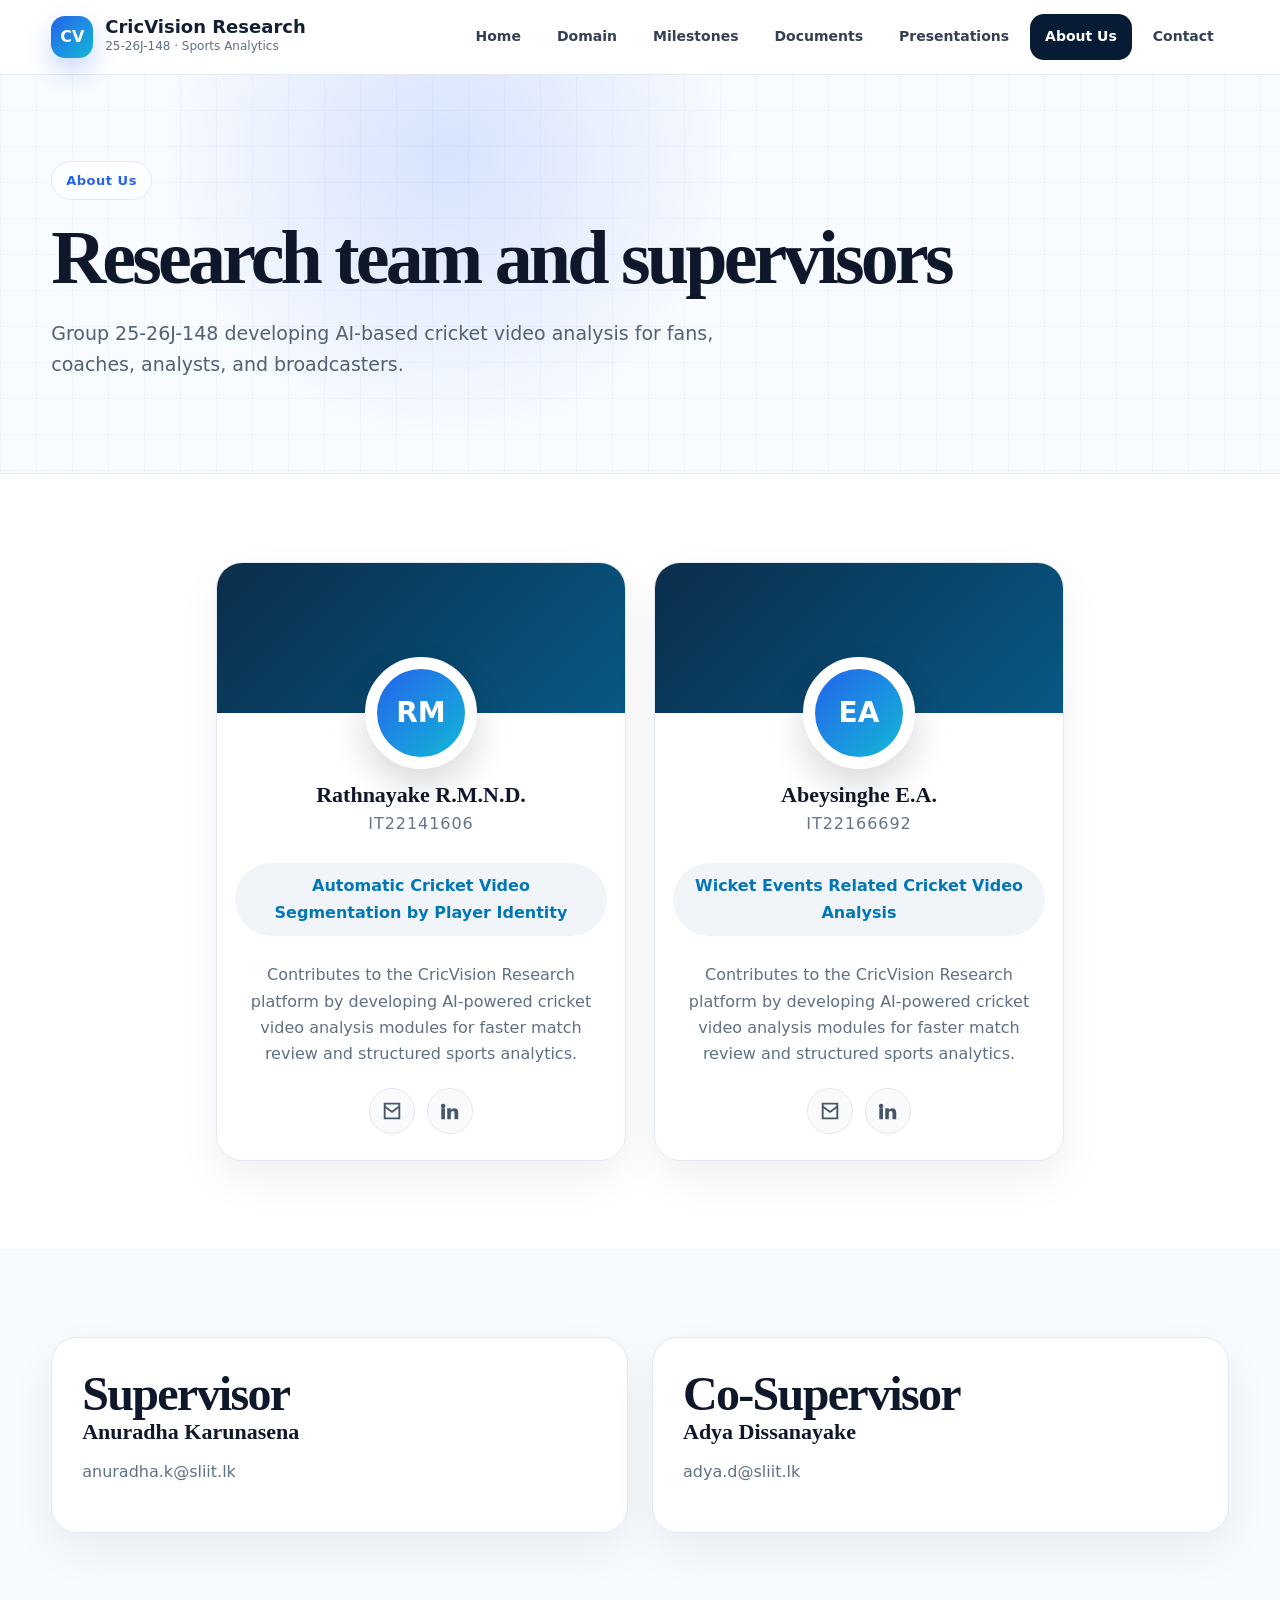
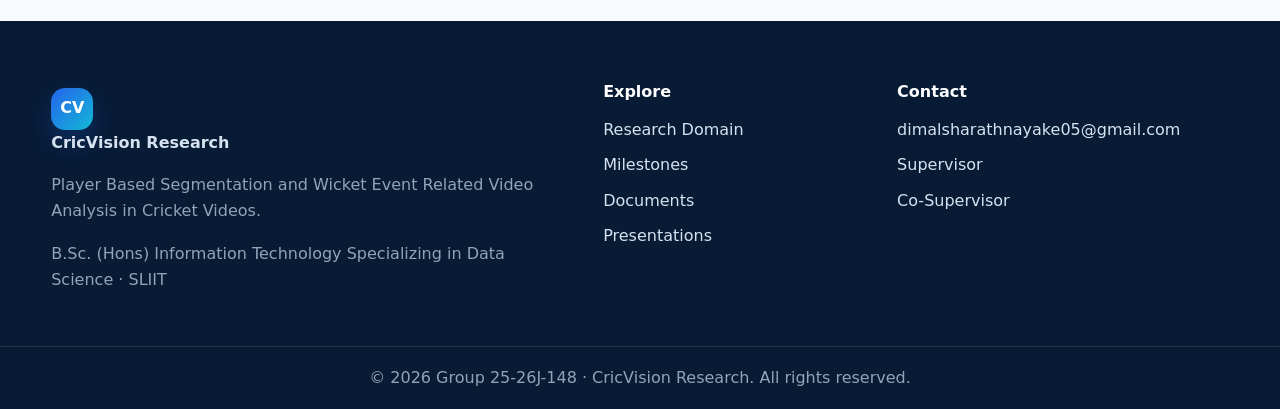
==== cricvision-research-website/about.html @ 36f0047b "first commit" ====
<!DOCTYPE html>
<html lang="en">
<head>
  <meta charset="UTF-8" />
  <meta name="viewport" content="width=device-width, initial-scale=1.0" />
  <meta name="description" content="CricVision Research - Player Based Segmentation and Wicket Event Related Video Analysis in Cricket Videos." />
  <link rel="stylesheet" href="css/style.css" />
  <title>About Us | CricVision Research</title>
</head>
<body>
  <header class="site-header">
    <div class="container nav-shell">
      <a href="index.html" class="brand" aria-label="CricVision Research home">
        <span class="brand-mark">CV</span>
        <span><strong>CricVision Research</strong><small>25-26J-148 · Sports Analytics</small></span>
      </a>
      <button class="nav-toggle" aria-label="Open navigation" aria-expanded="false">
        <span></span><span></span><span></span>
      </button>
      <nav class="primary-nav" aria-label="Primary navigation">
        <a href="index.html">Home</a>
        <a href="domain.html">Domain</a>
        <a href="milestones.html">Milestones</a>
        <a href="documents.html">Documents</a>
        <a href="presentations.html">Presentations</a>
        <a href="about.html">About Us</a>
        <a href="contact.html">Contact</a>
      </nav>
    </div>
  </header>
  <main><section class="page-hero grid-bg"><div class="container"><span class="section-kicker">About Us</span><h1>Research team and supervisors</h1><p>Group 25-26J-148 developing AI-based cricket video analysis for fans, coaches, analysts, and broadcasters.</p></div></section><section class="section"><div class="container team-grid"><article class="team-card reveal"><div class="team-cover"></div><div class="avatar"><span>RM</span></div><h3>Rathnayake R.M.N.D.</h3><p class="student-id">IT22141606</p><span class="role-pill">Automatic Cricket Video Segmentation by Player Identity</span><p class="team-text">Contributes to the CricVision Research platform by developing AI-powered cricket video analysis modules for faster match review and structured sports analytics.</p><div class="socials"><a href="mailto:dimalsharathnayake05@gmail.com" aria-label="Email Rathnayake R.M.N.D."><svg viewBox="0 0 24 24" fill="none" stroke="currentColor" stroke-width="2"><path d="M4 4h16v16H4z"/><path d="m4 7 8 6 8-6"/></svg></a><a href="https://www.linkedin.com/in/dimalsha-rathnayake-b81723345" target="_blank" rel="noopener" aria-label="LinkedIn Rathnayake R.M.N.D."><svg viewBox="0 0 24 24" fill="currentColor"><path d="M6.94 6.5A2.44 2.44 0 1 1 2.06 6.5a2.44 2.44 0 0 1 4.88 0ZM6.5 9H2.5v12h4V9Zm6.4 0H9v12h3.9v-6.3c0-1.7.8-2.7 2.2-2.7 1.2 0 1.8.8 1.8 2.5V21H21v-7.1C21 10.6 19.3 9 16.7 9c-1.8 0-3 .8-3.8 1.9V9Z"/></svg></a></div></article>
<article class="team-card reveal"><div class="team-cover"></div><div class="avatar"><span>EA</span></div><h3>Abeysinghe E.A.</h3><p class="student-id">IT22166692</p><span class="role-pill">Wicket Events Related Cricket Video Analysis</span><p class="team-text">Contributes to the CricVision Research platform by developing AI-powered cricket video analysis modules for faster match review and structured sports analytics.</p><div class="socials"><a href="mailto:dimalsharathnayake05@gmail.com" aria-label="Email Abeysinghe E.A."><svg viewBox="0 0 24 24" fill="none" stroke="currentColor" stroke-width="2"><path d="M4 4h16v16H4z"/><path d="m4 7 8 6 8-6"/></svg></a><a href="https://www.linkedin.com/in/esandi-abeysinghe/" target="_blank" rel="noopener" aria-label="LinkedIn Abeysinghe E.A."><svg viewBox="0 0 24 24" fill="currentColor"><path d="M6.94 6.5A2.44 2.44 0 1 1 2.06 6.5a2.44 2.44 0 0 1 4.88 0ZM6.5 9H2.5v12h4V9Zm6.4 0H9v12h3.9v-6.3c0-1.7.8-2.7 2.2-2.7 1.2 0 1.8.8 1.8 2.5V21H21v-7.1C21 10.6 19.3 9 16.7 9c-1.8 0-3 .8-3.8 1.9V9Z"/></svg></a></div></article></div></section><section class="section section-alt"><div class="container two-col"><article class="content-card reveal"><h2>Supervisor</h2><h3>Anuradha Karunasena</h3><p><a href="mailto:anuradha.k@sliit.lk">anuradha.k@sliit.lk</a></p></article><article class="content-card reveal"><h2>Co-Supervisor</h2><h3>Adya Dissanayake</h3><p><a href="mailto:adya.d@sliit.lk">adya.d@sliit.lk</a></p></article></div></section></main>
  <footer class="footer">
    <div class="container footer-grid">
      <div>
        <a class="footer-brand" href="index.html"><span class="brand-mark">CV</span><strong>CricVision Research</strong></a>
        <p>Player Based Segmentation and Wicket Event Related Video Analysis in Cricket Videos.</p>
        <p class="muted">B.Sc. (Hons) Information Technology Specializing in Data Science · SLIIT</p>
      </div>
      <div>
        <h4>Explore</h4>
        <a href="domain.html">Research Domain</a>
        <a href="milestones.html">Milestones</a>
        <a href="documents.html">Documents</a>
        <a href="presentations.html">Presentations</a>
      </div>
      <div>
        <h4>Contact</h4>
        <a href="mailto:dimalsharathnayake05@gmail.com">dimalsharathnayake05@gmail.com</a>
        <a href="mailto:anuradha.k@sliit.lk">Supervisor</a>
        <a href="mailto:adya.d@sliit.lk">Co-Supervisor</a>
      </div>
    </div>
    <div class="footer-bottom">© <span id="year"></span> Group 25-26J-148 · CricVision Research. All rights reserved.</div>
  </footer>
  <script src="js/main.js"></script>
</body>
</html>
---- cricvision-research-website/css/style.css ----
:root{--navy:#071b35;--deep:#0b2d4b;--blue:#2563eb;--cyan:#12b8d7;--ink:#132033;--muted:#607084;--line:#e3eaf3;--bg:#f7fbff;--white:#fff;--shadow:0 18px 50px rgba(11,45,75,.12);--radius:26px;}
*{box-sizing:border-box}html{scroll-behavior:smooth}body{margin:0;font-family:Inter,ui-sans-serif,system-ui,-apple-system,BlinkMacSystemFont,"Segoe UI",Arial,sans-serif;background:var(--white);color:var(--ink);line-height:1.65}a{color:inherit;text-decoration:none}img{max-width:100%;display:block}.container{width:min(1180px,92%);margin:auto}.grid-bg{background:linear-gradient(90deg,rgba(37,99,235,.04) 1px,transparent 1px),linear-gradient(0deg,rgba(37,99,235,.04) 1px,transparent 1px),radial-gradient(circle at 35% 20%,rgba(37,99,235,.16),transparent 32%),#f8fbff;background-size:36px 36px,36px 36px,100% 100%}
.site-header{position:sticky;top:0;z-index:20;background:rgba(255,255,255,.88);backdrop-filter:blur(18px);border-bottom:1px solid var(--line)}.nav-shell{height:74px;display:flex;align-items:center;justify-content:space-between;gap:24px}.brand,.footer-brand{display:flex;align-items:center;gap:12px}.brand-mark{width:42px;height:42px;border-radius:14px;display:grid;place-items:center;color:white;font-weight:900;background:linear-gradient(135deg,var(--blue),var(--cyan));box-shadow:0 12px 26px rgba(37,99,235,.25)}.brand strong{display:block;font-size:18px;line-height:1.05}.brand small{display:block;color:var(--muted);font-size:12px}.primary-nav{display:flex;align-items:center;gap:6px}.primary-nav a{padding:11px 15px;border-radius:14px;color:#344054;font-weight:650;font-size:14px}.primary-nav a:hover,.primary-nav a.active{background:var(--navy);color:#fff}.nav-toggle{display:none;background:#fff;border:1px solid var(--line);border-radius:14px;width:46px;height:42px;padding:9px}.nav-toggle span{display:block;height:2px;background:var(--ink);margin:5px 0;border-radius:2px}
.hero{padding:86px 0 92px;min-height:calc(100vh - 74px);display:flex;align-items:center}.hero-grid{display:grid;grid-template-columns:1fr 1.05fr;gap:56px;align-items:center}.eyebrow,.section-kicker{display:inline-flex;align-items:center;gap:8px;padding:8px 14px;border:1px solid #dbeafe;border-radius:999px;background:rgba(255,255,255,.72);color:var(--blue);font-weight:800;font-size:13px;letter-spacing:.04em}.eyebrow span{width:10px;height:10px;border-radius:50%;background:var(--blue);box-shadow:0 0 0 6px rgba(37,99,235,.13)}h1,h2,h3{font-family:Georgia,"Times New Roman",serif;color:#0f172a;line-height:1.08;margin:0}h1{font-size:clamp(42px,6vw,76px);letter-spacing:-.05em}h2{font-size:clamp(30px,4vw,48px);letter-spacing:-.035em}h3{font-size:22px}.hero-copy p,.page-hero p,.section-lead{font-size:19px;color:#526173;max-width:680px}.hero-actions{display:flex;gap:14px;flex-wrap:wrap;margin:28px 0}.btn{display:inline-flex;align-items:center;justify-content:center;padding:14px 22px;border-radius:14px;font-weight:800;border:1px solid var(--line);transition:.25s}.btn-primary{background:var(--blue);color:#fff;border-color:var(--blue);box-shadow:0 14px 26px rgba(37,99,235,.25)}.btn-primary:hover{transform:translateY(-2px);box-shadow:0 18px 32px rgba(37,99,235,.32)}.btn-soft{background:#fff;color:#344054}.btn-disabled{background:#eef2f7;color:#8a96a6;cursor:not-allowed}.metrics-row{display:grid;grid-template-columns:repeat(3,1fr);gap:14px;margin-top:36px}.metrics-row article{background:rgba(255,255,255,.78);border:1px solid var(--line);border-radius:20px;padding:18px;text-align:center;box-shadow:0 12px 34px rgba(15,23,42,.06)}.metrics-row strong{display:block;font-size:26px}.metrics-row span{font-size:13px;color:var(--muted);font-weight:700}
.browser-card{background:rgba(255,255,255,.84);border:1px solid var(--line);border-radius:30px;box-shadow:var(--shadow);padding:18px}.browser-dots{height:32px;display:flex;align-items:center;gap:8px}.browser-dots span{width:12px;height:12px;border-radius:50%;background:#f87171}.browser-dots span:nth-child(2){background:#fbbf24}.browser-dots span:nth-child(3){background:#34d399}.browser-dots em{margin-left:12px;color:#97a3b6;font-size:12px;font-style:normal;font-weight:700}.stadium-card{position:relative;min-height:360px;border-radius:22px;overflow:hidden;background:radial-gradient(circle at 50% 20%,#eff6ff 0 8%,transparent 9%),linear-gradient(160deg,#113b5c,#143d2e 45%,#a7c081 47%,#d8ccb1 61%,#7cb069 62%,#123);box-shadow:inset 0 0 80px rgba(255,255,255,.25)}.pitch{position:absolute;left:43%;bottom:0;width:130px;height:250px;background:linear-gradient(#d5c6a3,#eadfc7);clip-path:polygon(32% 0,68% 0,92% 100%,8% 100%);opacity:.85}.wickets{position:absolute;left:50%;top:46%;width:54px;height:86px;transform:translateX(-50%);border-left:8px solid #4b3a2b;border-right:8px solid #4b3a2b}.wickets:after{content:"";position:absolute;left:18px;top:0;height:86px;border-left:8px solid #4b3a2b}.signal-card{position:absolute;background:#fff;border:1px solid var(--line);border-radius:18px;padding:14px 18px;box-shadow:0 18px 34px rgba(15,23,42,.14);font-size:13px;color:var(--muted);font-weight:800}.signal-card strong{font-size:24px;color:var(--ink)}.signal-card.top{right:-26px;top:-14px}.signal-card.bottom{left:-30px;bottom:-22px}.signal-card.bottom span{display:inline-block;width:10px;height:10px;border-radius:50%;background:var(--blue);margin-right:8px}.query-bar{display:flex;justify-content:space-between;gap:10px;align-items:center;margin-top:14px;border:1px solid var(--line);border-radius:15px;padding:12px 16px;color:#7a8799;font-family:ui-monospace,SFMono-Regular,Menlo,monospace;font-size:13px}.query-bar span{background:#eff6ff;color:var(--blue);padding:3px 8px;border-radius:8px}.tag-row{display:flex;gap:10px;flex-wrap:wrap;margin-top:12px}.tag-row span{background:#f8fafc;border:1px solid var(--line);border-radius:12px;padding:8px 12px;color:#64748b;font-size:13px;font-weight:700}
.section{padding:88px 0}.section-alt{background:var(--bg)}.center{text-align:center}.center .section-lead{margin:18px auto 0}.feature-grid,.card-grid,.process-grid{display:grid;grid-template-columns:repeat(4,1fr);gap:22px;margin-top:38px}.feature-card,.process-card,.content-card,.download-card,.timeline-card,.team-card{background:#fff;border:1px solid var(--line);border-radius:var(--radius);box-shadow:0 18px 45px rgba(15,23,42,.06)}.feature-card{padding:28px}.feature-card .icon{width:54px;height:54px;border-radius:18px;display:grid;place-items:center;background:linear-gradient(135deg,var(--blue),var(--cyan));color:#fff;font-weight:900;margin-bottom:18px}.feature-card p,.process-card p,.content-card p,.team-text,.download-card p{color:var(--muted)}.split{display:grid;grid-template-columns:.9fr 1.1fr;gap:40px;align-items:center}.component-stack{display:grid;gap:18px}.component-stack article{background:#fff;border:1px solid var(--line);border-radius:24px;padding:24px;box-shadow:0 18px 45px rgba(15,23,42,.06)}.component-stack span,.doc-type{color:var(--blue);font-weight:900;font-size:12px;text-transform:uppercase;letter-spacing:.08em}.page-hero{padding:86px 0 74px;border-bottom:1px solid var(--line)}.page-hero h1{max-width:980px;margin-top:16px}.two-col{display:grid;grid-template-columns:repeat(2,1fr);gap:24px}.content-card{padding:30px}.nice-list{padding-left:20px;color:var(--muted)}.nice-list li{margin:8px 0}.process-grid{grid-template-columns:repeat(3,1fr)}.process-card{padding:26px}.process-card>span{display:inline-grid;place-items:center;width:42px;height:42px;border-radius:14px;background:#eff6ff;color:var(--blue);font-weight:900;margin-bottom:14px}.tech-cloud{display:flex;flex-wrap:wrap;gap:12px;justify-content:center}.tech-cloud span{padding:12px 16px;border-radius:999px;background:#fff;border:1px solid var(--line);box-shadow:0 10px 25px rgba(15,23,42,.05);font-weight:800;color:#475569}
.timeline{position:relative;max-width:980px;margin:auto}.timeline:before{content:"";position:absolute;left:18px;top:0;bottom:0;width:2px;background:linear-gradient(var(--cyan),var(--blue))}.timeline-item{position:relative;padding:0 0 24px 58px}.timeline-dot{position:absolute;left:7px;top:25px;width:24px;height:24px;border-radius:50%;background:#fff;border:6px solid var(--blue);box-shadow:0 0 0 8px rgba(37,99,235,.1)}.timeline-item.pending .timeline-dot{border-color:var(--cyan)}.timeline-card{padding:24px}.timeline-meta{display:flex;gap:10px;flex-wrap:wrap;align-items:center;margin-top:14px;color:var(--muted);font-size:14px;font-weight:700}.badge{padding:7px 10px;border-radius:999px}.badge.done{background:#dcfce7;color:#15803d}.badge.soon{background:#e0f2fe;color:#0369a1}.table-wrap{overflow:auto;border-radius:22px;border:1px solid var(--line);box-shadow:var(--shadow);margin-top:32px}table{width:100%;border-collapse:collapse;background:#fff}th,td{padding:16px 18px;text-align:left;border-bottom:1px solid var(--line)}th{background:linear-gradient(135deg,var(--blue),var(--cyan));color:#fff}tbody tr:nth-child(even){background:#f8fbff}.downloads{grid-template-columns:repeat(2,1fr)}.download-card{padding:26px;display:flex;justify-content:space-between;align-items:flex-end;gap:18px}
.team-grid{display:grid;grid-template-columns:repeat(2,minmax(260px,410px));justify-content:center;gap:28px}.team-card{text-align:center;overflow:hidden;padding-bottom:26px}.team-cover{height:150px;background:linear-gradient(135deg,#0b2d4b,#075985)}.avatar{width:112px;height:112px;margin:-56px auto 14px;border-radius:50%;display:grid;place-items:center;background:#fff;box-shadow:0 16px 35px rgba(15,23,42,.16);border:8px solid #fff}.avatar span{width:88px;height:88px;border-radius:50%;display:grid;place-items:center;background:linear-gradient(135deg,var(--blue),var(--cyan));color:#fff;font-size:28px;font-weight:900}.student-id{color:#64748b;margin-top:4px;letter-spacing:.06em}.role-pill{display:inline-block;margin:10px 18px;padding:10px 16px;border-radius:999px;background:#f1f5f9;color:#0377b5;font-weight:800}.team-text{padding:0 30px}.socials{display:flex;gap:12px;justify-content:center;margin-top:20px}.socials a{width:46px;height:46px;border-radius:50%;display:grid;place-items:center;background:#f8fafc;border:1px solid var(--line);color:#475569}.socials svg{width:22px;height:22px}.contact-grid{display:grid;grid-template-columns:.9fr 1.1fr;gap:28px;align-items:start}.contact-form{background:#fff;border:1px solid var(--line);border-radius:var(--radius);box-shadow:var(--shadow);padding:28px}.contact-form label{display:block;font-weight:800;color:#334155;margin-bottom:16px}.contact-form input,.contact-form textarea{width:100%;margin-top:8px;border:1px solid var(--line);border-radius:14px;padding:14px 16px;font:inherit;color:var(--ink);outline:none}.contact-form input:focus,.contact-form textarea:focus{border-color:var(--blue);box-shadow:0 0 0 4px rgba(37,99,235,.1)}
.footer{background:#071b35;color:#d6e2f0;padding:58px 0 0}.footer-grid{display:grid;grid-template-columns:1.4fr .7fr .9fr;gap:36px}.footer a{display:block;color:#d6e2f0;margin:9px 0}.footer h4{color:#fff;margin:0 0 12px}.footer p,.muted{color:#91a3b8}.footer-bottom{text-align:center;border-top:1px solid rgba(255,255,255,.1);padding:18px;margin-top:36px;color:#91a3b8}.reveal{opacity:0;transform:translateY(20px);transition:.7s ease}.reveal.visible{opacity:1;transform:translateY(0)}
@media (max-width:980px){.primary-nav{position:absolute;right:4%;top:82px;display:none;flex-direction:column;align-items:stretch;background:#fff;border:1px solid var(--line);border-radius:22px;padding:12px;box-shadow:var(--shadow);width:min(340px,92vw)}.primary-nav.open{display:flex}.nav-toggle{display:block}.hero-grid,.split,.two-col,.contact-grid{grid-template-columns:1fr}.hero{padding:56px 0}.feature-grid,.process-grid{grid-template-columns:repeat(2,1fr)}.downloads,.team-grid{grid-template-columns:1fr}.download-card{align-items:flex-start;flex-direction:column}.footer-grid{grid-template-columns:1fr}.hero-visual{order:-1}.stadium-card{min-height:280px}}
@media (max-width:620px){h1{font-size:42px}.section{padding:64px 0}.feature-grid,.process-grid,.metrics-row{grid-template-columns:1fr}.hero-actions{flex-direction:column}.btn{width:100%}.nav-shell{height:68px}.brand small{display:none}.timeline-item{padding-left:44px}.timeline:before{left:12px}.timeline-dot{left:1px}.table-wrap{font-size:14px}}
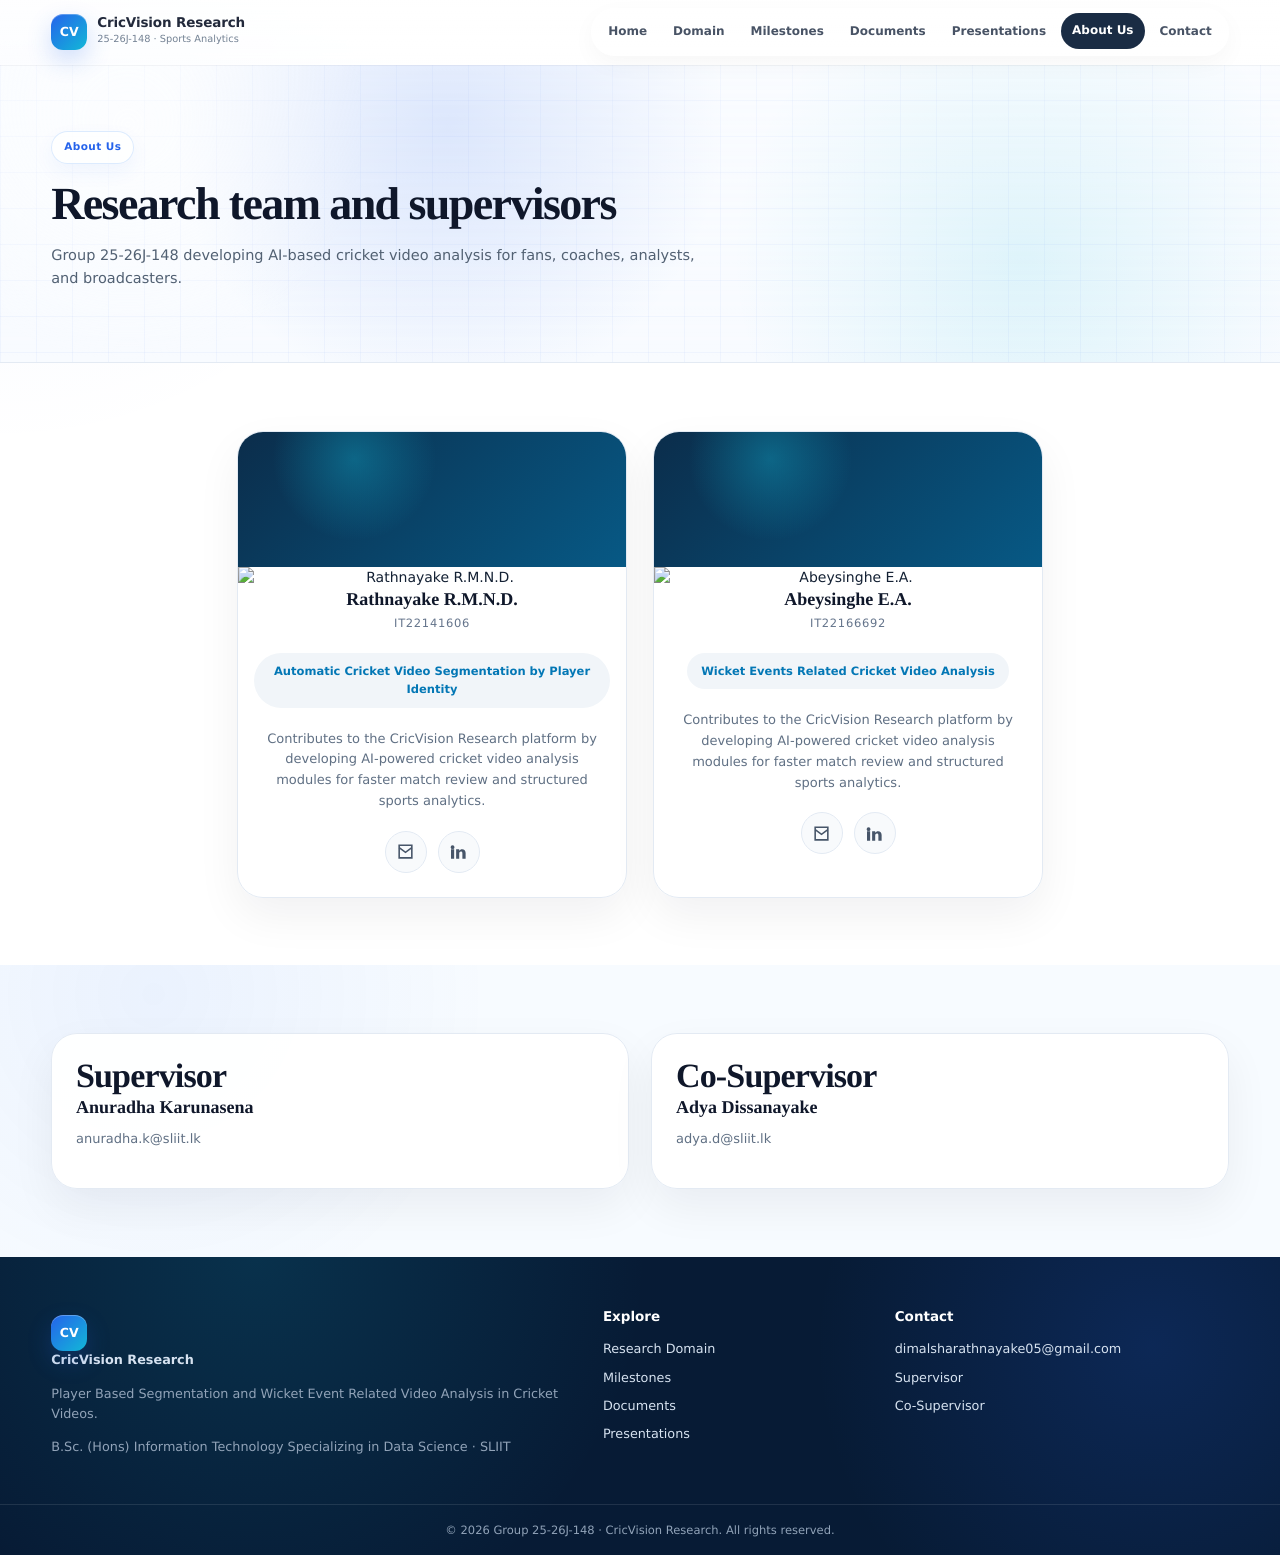
==== commit af4c5e77: "Update about.html" ====
--- a/cricvision-research-website/about.html
+++ b/cricvision-research-website/about.html
@@ -28,8 +28,84 @@
       </nav>
     </div>
   </header>
-  <main><section class="page-hero grid-bg"><div class="container"><span class="section-kicker">About Us</span><h1>Research team and supervisors</h1><p>Group 25-26J-148 developing AI-based cricket video analysis for fans, coaches, analysts, and broadcasters.</p></div></section><section class="section"><div class="container team-grid"><article class="team-card reveal"><div class="team-cover"></div><div class="avatar"><span>RM</span></div><h3>Rathnayake R.M.N.D.</h3><p class="student-id">IT22141606</p><span class="role-pill">Automatic Cricket Video Segmentation by Player Identity</span><p class="team-text">Contributes to the CricVision Research platform by developing AI-powered cricket video analysis modules for faster match review and structured sports analytics.</p><div class="socials"><a href="mailto:dimalsharathnayake05@gmail.com" aria-label="Email Rathnayake R.M.N.D."><svg viewBox="0 0 24 24" fill="none" stroke="currentColor" stroke-width="2"><path d="M4 4h16v16H4z"/><path d="m4 7 8 6 8-6"/></svg></a><a href="https://www.linkedin.com/in/dimalsha-rathnayake-b81723345" target="_blank" rel="noopener" aria-label="LinkedIn Rathnayake R.M.N.D."><svg viewBox="0 0 24 24" fill="currentColor"><path d="M6.94 6.5A2.44 2.44 0 1 1 2.06 6.5a2.44 2.44 0 0 1 4.88 0ZM6.5 9H2.5v12h4V9Zm6.4 0H9v12h3.9v-6.3c0-1.7.8-2.7 2.2-2.7 1.2 0 1.8.8 1.8 2.5V21H21v-7.1C21 10.6 19.3 9 16.7 9c-1.8 0-3 .8-3.8 1.9V9Z"/></svg></a></div></article>
-<article class="team-card reveal"><div class="team-cover"></div><div class="avatar"><span>EA</span></div><h3>Abeysinghe E.A.</h3><p class="student-id">IT22166692</p><span class="role-pill">Wicket Events Related Cricket Video Analysis</span><p class="team-text">Contributes to the CricVision Research platform by developing AI-powered cricket video analysis modules for faster match review and structured sports analytics.</p><div class="socials"><a href="mailto:dimalsharathnayake05@gmail.com" aria-label="Email Abeysinghe E.A."><svg viewBox="0 0 24 24" fill="none" stroke="currentColor" stroke-width="2"><path d="M4 4h16v16H4z"/><path d="m4 7 8 6 8-6"/></svg></a><a href="https://www.linkedin.com/in/esandi-abeysinghe/" target="_blank" rel="noopener" aria-label="LinkedIn Abeysinghe E.A."><svg viewBox="0 0 24 24" fill="currentColor"><path d="M6.94 6.5A2.44 2.44 0 1 1 2.06 6.5a2.44 2.44 0 0 1 4.88 0ZM6.5 9H2.5v12h4V9Zm6.4 0H9v12h3.9v-6.3c0-1.7.8-2.7 2.2-2.7 1.2 0 1.8.8 1.8 2.5V21H21v-7.1C21 10.6 19.3 9 16.7 9c-1.8 0-3 .8-3.8 1.9V9Z"/></svg></a></div></article></div></section><section class="section section-alt"><div class="container two-col"><article class="content-card reveal"><h2>Supervisor</h2><h3>Anuradha Karunasena</h3><p><a href="mailto:anuradha.k@sliit.lk">anuradha.k@sliit.lk</a></p></article><article class="content-card reveal"><h2>Co-Supervisor</h2><h3>Adya Dissanayake</h3><p><a href="mailto:adya.d@sliit.lk">adya.d@sliit.lk</a></p></article></div></section></main>
+
+  <main>
+    <section class="page-hero grid-bg">
+      <div class="container">
+        <span class="section-kicker">About Us</span>
+        <h1>Research team and supervisors</h1>
+        <p>Group 25-26J-148 developing AI-based cricket video analysis for fans, coaches, analysts, and broadcasters.</p>
+      </div>
+    </section>
+
+    <section class="section">
+      <div class="container team-grid">
+        <article class="team-card reveal">
+          <div class="team-cover"></div>
+          <div class="member-photo">
+            <img src="assets/images/team/dimalsha.jpg" alt="Rathnayake R.M.N.D." />
+          </div>
+          <h3>Rathnayake R.M.N.D.</h3>
+          <p class="student-id">IT22141606</p>
+          <span class="role-pill">Automatic Cricket Video Segmentation by Player Identity</span>
+          <p class="team-text">Contributes to the CricVision Research platform by developing AI-powered cricket video analysis modules for faster match review and structured sports analytics.</p>
+          <div class="socials">
+            <a href="mailto:dimalsharathnayake05@gmail.com" aria-label="Email Rathnayake R.M.N.D.">
+              <svg viewBox="0 0 24 24" fill="none" stroke="currentColor" stroke-width="2">
+                <path d="M4 4h16v16H4z"/>
+                <path d="m4 7 8 6 8-6"/>
+              </svg>
+            </a>
+            <a href="https://www.linkedin.com/in/dimalsha-rathnayake-b81723345" target="_blank" rel="noopener" aria-label="LinkedIn Rathnayake R.M.N.D.">
+              <svg viewBox="0 0 24 24" fill="currentColor">
+                <path d="M6.94 6.5A2.44 2.44 0 1 1 2.06 6.5a2.44 2.44 0 0 1 4.88 0ZM6.5 9H2.5v12h4V9Zm6.4 0H9v12h3.9v-6.3c0-1.7.8-2.7 2.2-2.7 1.2 0 1.8.8 1.8 2.5V21H21v-7.1C21 10.6 19.3 9 16.7 9c-1.8 0-3 .8-3.8 1.9V9Z"/>
+              </svg>
+            </a>
+          </div>
+        </article>
+
+        <article class="team-card reveal">
+          <div class="team-cover"></div>
+          <div class="member-photo">
+            <img src="assets/images/team/esandi.jpg" alt="Abeysinghe E.A." />
+          </div>
+          <h3>Abeysinghe E.A.</h3>
+          <p class="student-id">IT22166692</p>
+          <span class="role-pill">Wicket Events Related Cricket Video Analysis</span>
+          <p class="team-text">Contributes to the CricVision Research platform by developing AI-powered cricket video analysis modules for faster match review and structured sports analytics.</p>
+          <div class="socials">
+            <a href="mailto:dimalsharathnayake05@gmail.com" aria-label="Email Abeysinghe E.A.">
+              <svg viewBox="0 0 24 24" fill="none" stroke="currentColor" stroke-width="2">
+                <path d="M4 4h16v16H4z"/>
+                <path d="m4 7 8 6 8-6"/>
+              </svg>
+            </a>
+            <a href="https://www.linkedin.com/in/esandi-abeysinghe/" target="_blank" rel="noopener" aria-label="LinkedIn Abeysinghe E.A.">
+              <svg viewBox="0 0 24 24" fill="currentColor">
+                <path d="M6.94 6.5A2.44 2.44 0 1 1 2.06 6.5a2.44 2.44 0 0 1 4.88 0ZM6.5 9H2.5v12h4V9Zm6.4 0H9v12h3.9v-6.3c0-1.7.8-2.7 2.2-2.7 1.2 0 1.8.8 1.8 2.5V21H21v-7.1C21 10.6 19.3 9 16.7 9c-1.8 0-3 .8-3.8 1.9V9Z"/>
+              </svg>
+            </a>
+          </div>
+        </article>
+      </div>
+    </section>
+
+    <section class="section section-alt">
+      <div class="container two-col">
+        <article class="content-card reveal">
+          <h2>Supervisor</h2>
+          <h3>Anuradha Karunasena</h3>
+          <p><a href="mailto:anuradha.k@sliit.lk">anuradha.k@sliit.lk</a></p>
+        </article>
+        <article class="content-card reveal">
+          <h2>Co-Supervisor</h2>
+          <h3>Adya Dissanayake</h3>
+          <p><a href="mailto:adya.d@sliit.lk">adya.d@sliit.lk</a></p>
+        </article>
+      </div>
+    </section>
+  </main>
+
   <footer class="footer">
     <div class="container footer-grid">
       <div>
@@ -53,6 +129,7 @@
     </div>
     <div class="footer-bottom">© <span id="year"></span> Group 25-26J-148 · CricVision Research. All rights reserved.</div>
   </footer>
+
   <script src="js/main.js"></script>
 </body>
-</html>+</html>
--- a/cricvision-research-website/css/style.css
+++ b/cricvision-research-website/css/style.css
@@ -1,12 +1,1646 @@
-
-:root{--navy:#071b35;--deep:#0b2d4b;--blue:#2563eb;--cyan:#12b8d7;--ink:#132033;--muted:#607084;--line:#e3eaf3;--bg:#f7fbff;--white:#fff;--shadow:0 18px 50px rgba(11,45,75,.12);--radius:26px;}
-*{box-sizing:border-box}html{scroll-behavior:smooth}body{margin:0;font-family:Inter,ui-sans-serif,system-ui,-apple-system,BlinkMacSystemFont,"Segoe UI",Arial,sans-serif;background:var(--white);color:var(--ink);line-height:1.65}a{color:inherit;text-decoration:none}img{max-width:100%;display:block}.container{width:min(1180px,92%);margin:auto}.grid-bg{background:linear-gradient(90deg,rgba(37,99,235,.04) 1px,transparent 1px),linear-gradient(0deg,rgba(37,99,235,.04) 1px,transparent 1px),radial-gradient(circle at 35% 20%,rgba(37,99,235,.16),transparent 32%),#f8fbff;background-size:36px 36px,36px 36px,100% 100%}
-.site-header{position:sticky;top:0;z-index:20;background:rgba(255,255,255,.88);backdrop-filter:blur(18px);border-bottom:1px solid var(--line)}.nav-shell{height:74px;display:flex;align-items:center;justify-content:space-between;gap:24px}.brand,.footer-brand{display:flex;align-items:center;gap:12px}.brand-mark{width:42px;height:42px;border-radius:14px;display:grid;place-items:center;color:white;font-weight:900;background:linear-gradient(135deg,var(--blue),var(--cyan));box-shadow:0 12px 26px rgba(37,99,235,.25)}.brand strong{display:block;font-size:18px;line-height:1.05}.brand small{display:block;color:var(--muted);font-size:12px}.primary-nav{display:flex;align-items:center;gap:6px}.primary-nav a{padding:11px 15px;border-radius:14px;color:#344054;font-weight:650;font-size:14px}.primary-nav a:hover,.primary-nav a.active{background:var(--navy);color:#fff}.nav-toggle{display:none;background:#fff;border:1px solid var(--line);border-radius:14px;width:46px;height:42px;padding:9px}.nav-toggle span{display:block;height:2px;background:var(--ink);margin:5px 0;border-radius:2px}
-.hero{padding:86px 0 92px;min-height:calc(100vh - 74px);display:flex;align-items:center}.hero-grid{display:grid;grid-template-columns:1fr 1.05fr;gap:56px;align-items:center}.eyebrow,.section-kicker{display:inline-flex;align-items:center;gap:8px;padding:8px 14px;border:1px solid #dbeafe;border-radius:999px;background:rgba(255,255,255,.72);color:var(--blue);font-weight:800;font-size:13px;letter-spacing:.04em}.eyebrow span{width:10px;height:10px;border-radius:50%;background:var(--blue);box-shadow:0 0 0 6px rgba(37,99,235,.13)}h1,h2,h3{font-family:Georgia,"Times New Roman",serif;color:#0f172a;line-height:1.08;margin:0}h1{font-size:clamp(42px,6vw,76px);letter-spacing:-.05em}h2{font-size:clamp(30px,4vw,48px);letter-spacing:-.035em}h3{font-size:22px}.hero-copy p,.page-hero p,.section-lead{font-size:19px;color:#526173;max-width:680px}.hero-actions{display:flex;gap:14px;flex-wrap:wrap;margin:28px 0}.btn{display:inline-flex;align-items:center;justify-content:center;padding:14px 22px;border-radius:14px;font-weight:800;border:1px solid var(--line);transition:.25s}.btn-primary{background:var(--blue);color:#fff;border-color:var(--blue);box-shadow:0 14px 26px rgba(37,99,235,.25)}.btn-primary:hover{transform:translateY(-2px);box-shadow:0 18px 32px rgba(37,99,235,.32)}.btn-soft{background:#fff;color:#344054}.btn-disabled{background:#eef2f7;color:#8a96a6;cursor:not-allowed}.metrics-row{display:grid;grid-template-columns:repeat(3,1fr);gap:14px;margin-top:36px}.metrics-row article{background:rgba(255,255,255,.78);border:1px solid var(--line);border-radius:20px;padding:18px;text-align:center;box-shadow:0 12px 34px rgba(15,23,42,.06)}.metrics-row strong{display:block;font-size:26px}.metrics-row span{font-size:13px;color:var(--muted);font-weight:700}
-.browser-card{background:rgba(255,255,255,.84);border:1px solid var(--line);border-radius:30px;box-shadow:var(--shadow);padding:18px}.browser-dots{height:32px;display:flex;align-items:center;gap:8px}.browser-dots span{width:12px;height:12px;border-radius:50%;background:#f87171}.browser-dots span:nth-child(2){background:#fbbf24}.browser-dots span:nth-child(3){background:#34d399}.browser-dots em{margin-left:12px;color:#97a3b6;font-size:12px;font-style:normal;font-weight:700}.stadium-card{position:relative;min-height:360px;border-radius:22px;overflow:hidden;background:radial-gradient(circle at 50% 20%,#eff6ff 0 8%,transparent 9%),linear-gradient(160deg,#113b5c,#143d2e 45%,#a7c081 47%,#d8ccb1 61%,#7cb069 62%,#123);box-shadow:inset 0 0 80px rgba(255,255,255,.25)}.pitch{position:absolute;left:43%;bottom:0;width:130px;height:250px;background:linear-gradient(#d5c6a3,#eadfc7);clip-path:polygon(32% 0,68% 0,92% 100%,8% 100%);opacity:.85}.wickets{position:absolute;left:50%;top:46%;width:54px;height:86px;transform:translateX(-50%);border-left:8px solid #4b3a2b;border-right:8px solid #4b3a2b}.wickets:after{content:"";position:absolute;left:18px;top:0;height:86px;border-left:8px solid #4b3a2b}.signal-card{position:absolute;background:#fff;border:1px solid var(--line);border-radius:18px;padding:14px 18px;box-shadow:0 18px 34px rgba(15,23,42,.14);font-size:13px;color:var(--muted);font-weight:800}.signal-card strong{font-size:24px;color:var(--ink)}.signal-card.top{right:-26px;top:-14px}.signal-card.bottom{left:-30px;bottom:-22px}.signal-card.bottom span{display:inline-block;width:10px;height:10px;border-radius:50%;background:var(--blue);margin-right:8px}.query-bar{display:flex;justify-content:space-between;gap:10px;align-items:center;margin-top:14px;border:1px solid var(--line);border-radius:15px;padding:12px 16px;color:#7a8799;font-family:ui-monospace,SFMono-Regular,Menlo,monospace;font-size:13px}.query-bar span{background:#eff6ff;color:var(--blue);padding:3px 8px;border-radius:8px}.tag-row{display:flex;gap:10px;flex-wrap:wrap;margin-top:12px}.tag-row span{background:#f8fafc;border:1px solid var(--line);border-radius:12px;padding:8px 12px;color:#64748b;font-size:13px;font-weight:700}
-.section{padding:88px 0}.section-alt{background:var(--bg)}.center{text-align:center}.center .section-lead{margin:18px auto 0}.feature-grid,.card-grid,.process-grid{display:grid;grid-template-columns:repeat(4,1fr);gap:22px;margin-top:38px}.feature-card,.process-card,.content-card,.download-card,.timeline-card,.team-card{background:#fff;border:1px solid var(--line);border-radius:var(--radius);box-shadow:0 18px 45px rgba(15,23,42,.06)}.feature-card{padding:28px}.feature-card .icon{width:54px;height:54px;border-radius:18px;display:grid;place-items:center;background:linear-gradient(135deg,var(--blue),var(--cyan));color:#fff;font-weight:900;margin-bottom:18px}.feature-card p,.process-card p,.content-card p,.team-text,.download-card p{color:var(--muted)}.split{display:grid;grid-template-columns:.9fr 1.1fr;gap:40px;align-items:center}.component-stack{display:grid;gap:18px}.component-stack article{background:#fff;border:1px solid var(--line);border-radius:24px;padding:24px;box-shadow:0 18px 45px rgba(15,23,42,.06)}.component-stack span,.doc-type{color:var(--blue);font-weight:900;font-size:12px;text-transform:uppercase;letter-spacing:.08em}.page-hero{padding:86px 0 74px;border-bottom:1px solid var(--line)}.page-hero h1{max-width:980px;margin-top:16px}.two-col{display:grid;grid-template-columns:repeat(2,1fr);gap:24px}.content-card{padding:30px}.nice-list{padding-left:20px;color:var(--muted)}.nice-list li{margin:8px 0}.process-grid{grid-template-columns:repeat(3,1fr)}.process-card{padding:26px}.process-card>span{display:inline-grid;place-items:center;width:42px;height:42px;border-radius:14px;background:#eff6ff;color:var(--blue);font-weight:900;margin-bottom:14px}.tech-cloud{display:flex;flex-wrap:wrap;gap:12px;justify-content:center}.tech-cloud span{padding:12px 16px;border-radius:999px;background:#fff;border:1px solid var(--line);box-shadow:0 10px 25px rgba(15,23,42,.05);font-weight:800;color:#475569}
-.timeline{position:relative;max-width:980px;margin:auto}.timeline:before{content:"";position:absolute;left:18px;top:0;bottom:0;width:2px;background:linear-gradient(var(--cyan),var(--blue))}.timeline-item{position:relative;padding:0 0 24px 58px}.timeline-dot{position:absolute;left:7px;top:25px;width:24px;height:24px;border-radius:50%;background:#fff;border:6px solid var(--blue);box-shadow:0 0 0 8px rgba(37,99,235,.1)}.timeline-item.pending .timeline-dot{border-color:var(--cyan)}.timeline-card{padding:24px}.timeline-meta{display:flex;gap:10px;flex-wrap:wrap;align-items:center;margin-top:14px;color:var(--muted);font-size:14px;font-weight:700}.badge{padding:7px 10px;border-radius:999px}.badge.done{background:#dcfce7;color:#15803d}.badge.soon{background:#e0f2fe;color:#0369a1}.table-wrap{overflow:auto;border-radius:22px;border:1px solid var(--line);box-shadow:var(--shadow);margin-top:32px}table{width:100%;border-collapse:collapse;background:#fff}th,td{padding:16px 18px;text-align:left;border-bottom:1px solid var(--line)}th{background:linear-gradient(135deg,var(--blue),var(--cyan));color:#fff}tbody tr:nth-child(even){background:#f8fbff}.downloads{grid-template-columns:repeat(2,1fr)}.download-card{padding:26px;display:flex;justify-content:space-between;align-items:flex-end;gap:18px}
-.team-grid{display:grid;grid-template-columns:repeat(2,minmax(260px,410px));justify-content:center;gap:28px}.team-card{text-align:center;overflow:hidden;padding-bottom:26px}.team-cover{height:150px;background:linear-gradient(135deg,#0b2d4b,#075985)}.avatar{width:112px;height:112px;margin:-56px auto 14px;border-radius:50%;display:grid;place-items:center;background:#fff;box-shadow:0 16px 35px rgba(15,23,42,.16);border:8px solid #fff}.avatar span{width:88px;height:88px;border-radius:50%;display:grid;place-items:center;background:linear-gradient(135deg,var(--blue),var(--cyan));color:#fff;font-size:28px;font-weight:900}.student-id{color:#64748b;margin-top:4px;letter-spacing:.06em}.role-pill{display:inline-block;margin:10px 18px;padding:10px 16px;border-radius:999px;background:#f1f5f9;color:#0377b5;font-weight:800}.team-text{padding:0 30px}.socials{display:flex;gap:12px;justify-content:center;margin-top:20px}.socials a{width:46px;height:46px;border-radius:50%;display:grid;place-items:center;background:#f8fafc;border:1px solid var(--line);color:#475569}.socials svg{width:22px;height:22px}.contact-grid{display:grid;grid-template-columns:.9fr 1.1fr;gap:28px;align-items:start}.contact-form{background:#fff;border:1px solid var(--line);border-radius:var(--radius);box-shadow:var(--shadow);padding:28px}.contact-form label{display:block;font-weight:800;color:#334155;margin-bottom:16px}.contact-form input,.contact-form textarea{width:100%;margin-top:8px;border:1px solid var(--line);border-radius:14px;padding:14px 16px;font:inherit;color:var(--ink);outline:none}.contact-form input:focus,.contact-form textarea:focus{border-color:var(--blue);box-shadow:0 0 0 4px rgba(37,99,235,.1)}
-.footer{background:#071b35;color:#d6e2f0;padding:58px 0 0}.footer-grid{display:grid;grid-template-columns:1.4fr .7fr .9fr;gap:36px}.footer a{display:block;color:#d6e2f0;margin:9px 0}.footer h4{color:#fff;margin:0 0 12px}.footer p,.muted{color:#91a3b8}.footer-bottom{text-align:center;border-top:1px solid rgba(255,255,255,.1);padding:18px;margin-top:36px;color:#91a3b8}.reveal{opacity:0;transform:translateY(20px);transition:.7s ease}.reveal.visible{opacity:1;transform:translateY(0)}
-@media (max-width:980px){.primary-nav{position:absolute;right:4%;top:82px;display:none;flex-direction:column;align-items:stretch;background:#fff;border:1px solid var(--line);border-radius:22px;padding:12px;box-shadow:var(--shadow);width:min(340px,92vw)}.primary-nav.open{display:flex}.nav-toggle{display:block}.hero-grid,.split,.two-col,.contact-grid{grid-template-columns:1fr}.hero{padding:56px 0}.feature-grid,.process-grid{grid-template-columns:repeat(2,1fr)}.downloads,.team-grid{grid-template-columns:1fr}.download-card{align-items:flex-start;flex-direction:column}.footer-grid{grid-template-columns:1fr}.hero-visual{order:-1}.stadium-card{min-height:280px}}
-@media (max-width:620px){h1{font-size:42px}.section{padding:64px 0}.feature-grid,.process-grid,.metrics-row{grid-template-columns:1fr}.hero-actions{flex-direction:column}.btn{width:100%}.nav-shell{height:68px}.brand small{display:none}.timeline-item{padding-left:44px}.timeline:before{left:12px}.timeline-dot{left:1px}.table-wrap{font-size:14px}}
+:root {
+  --navy: #071b35;
+  --deep: #0b2d4b;
+  --blue: #2563eb;
+  --blue-2: #1d4ed8;
+  --cyan: #12b8d7;
+  --cyan-soft: #e0f7ff;
+  --ink: #132033;
+  --heading: #0f172a;
+  --muted: #607084;
+  --line: #e3eaf3;
+  --bg: #f7fbff;
+  --white: #ffffff;
+
+  --shadow-sm: 0 8px 24px rgba(15, 23, 42, 0.07);
+  --shadow: 0 18px 50px rgba(11, 45, 75, 0.12);
+  --shadow-lg: 0 28px 80px rgba(11, 45, 75, 0.16);
+
+  --radius: 26px;
+  --radius-md: 18px;
+  --radius-sm: 14px;
+
+  --ease: cubic-bezier(0.22, 1, 0.36, 1);
+  --fast: 180ms var(--ease);
+  --normal: 320ms var(--ease);
+  --slow: 720ms var(--ease);
+}
+
+* {
+  box-sizing: border-box;
+}
+
+html {
+  scroll-behavior: smooth;
+  font-size: 14px;
+}
+
+body {
+  margin: 0;
+  font-family: Inter, ui-sans-serif, system-ui, -apple-system, BlinkMacSystemFont,
+    "Segoe UI", Arial, sans-serif;
+  background:
+    radial-gradient(circle at top left, rgba(37, 99, 235, 0.06), transparent 32rem),
+    radial-gradient(circle at bottom right, rgba(18, 184, 215, 0.06), transparent 34rem),
+    var(--white);
+  color: var(--ink);
+  font-size: 14px;
+  line-height: 1.6;
+  overflow-x: hidden;
+  text-rendering: geometricPrecision;
+  -webkit-font-smoothing: antialiased;
+}
+
+body::selection {
+  background: rgba(37, 99, 235, 0.18);
+  color: var(--heading);
+}
+
+a {
+  color: inherit;
+  text-decoration: none;
+}
+
+img {
+  max-width: 100%;
+  display: block;
+}
+
+button,
+input,
+textarea {
+  font-family: inherit;
+}
+
+.container {
+  width: min(1180px, 92%);
+  margin: auto;
+}
+
+.grid-bg {
+  position: relative;
+  background:
+    linear-gradient(90deg, rgba(37, 99, 235, 0.045) 1px, transparent 1px),
+    linear-gradient(0deg, rgba(37, 99, 235, 0.045) 1px, transparent 1px),
+    radial-gradient(circle at 35% 20%, rgba(37, 99, 235, 0.16), transparent 32%),
+    radial-gradient(circle at 80% 65%, rgba(18, 184, 215, 0.12), transparent 28%),
+    #f8fbff;
+  background-size: 36px 36px, 36px 36px, 100% 100%, 100% 100%;
+}
+
+.grid-bg::before {
+  content: "";
+  position: absolute;
+  inset: 0;
+  pointer-events: none;
+  background:
+    radial-gradient(circle at 10% 20%, rgba(255, 255, 255, 0.92), transparent 20%),
+    linear-gradient(180deg, rgba(255, 255, 255, 0.3), transparent);
+  opacity: 0.65;
+}
+
+.grid-bg > * {
+  position: relative;
+  z-index: 1;
+}
+
+/* ================================
+   HEADER / NAVIGATION - APPLE STYLE GLASS
+================================ */
+
+.site-header {
+  position: sticky;
+  top: 0;
+  z-index: 100;
+  background: rgba(255, 255, 255, 0.58);
+  backdrop-filter: saturate(180%) blur(26px);
+  -webkit-backdrop-filter: saturate(180%) blur(26px);
+  border-bottom: 1px solid rgba(255, 255, 255, 0.42);
+  box-shadow: 0 1px 0 rgba(15, 23, 42, 0.04);
+  transition:
+    background var(--normal),
+    box-shadow var(--normal),
+    border-color var(--normal);
+}
+
+.site-header::before {
+  content: "";
+  position: absolute;
+  inset: 0;
+  background:
+    linear-gradient(
+      180deg,
+      rgba(255, 255, 255, 0.72),
+      rgba(255, 255, 255, 0.38)
+    );
+  pointer-events: none;
+  z-index: -1;
+}
+
+.site-header:hover {
+  background: rgba(255, 255, 255, 0.72);
+  border-bottom-color: rgba(227, 234, 243, 0.65);
+  box-shadow: 0 10px 35px rgba(15, 23, 42, 0.06);
+}
+
+.nav-shell {
+  height: 64px;
+  display: flex;
+  align-items: center;
+  justify-content: space-between;
+  gap: 22px;
+}
+
+.brand,
+.footer-brand {
+  display: flex;
+  align-items: center;
+  gap: 10px;
+}
+
+.brand {
+  transition: transform var(--normal), opacity var(--normal);
+}
+
+.brand:hover {
+  transform: translateY(-1px);
+  opacity: 0.92;
+}
+
+.brand-mark {
+  width: 36px;
+  height: 36px;
+  border-radius: 12px;
+  display: grid;
+  place-items: center;
+  position: relative;
+  overflow: hidden;
+  color: white;
+  font-size: 12.5px;
+  font-weight: 900;
+  background: linear-gradient(135deg, var(--blue), var(--cyan));
+  box-shadow:
+    0 10px 24px rgba(37, 99, 235, 0.22),
+    inset 0 1px 0 rgba(255, 255, 255, 0.28);
+}
+
+.brand-mark::after {
+  content: "";
+  position: absolute;
+  inset: -60%;
+  background: linear-gradient(
+    120deg,
+    transparent 35%,
+    rgba(255, 255, 255, 0.45),
+    transparent 65%
+  );
+  transform: translateX(-120%) rotate(25deg);
+  animation: shine 5s ease-in-out infinite;
+}
+
+.brand strong {
+  display: block;
+  font-size: 13.5px;
+  line-height: 1.05;
+  color: rgba(15, 23, 42, 0.92);
+  letter-spacing: -0.01em;
+}
+
+.brand small {
+  display: block;
+  color: rgba(96, 112, 132, 0.88);
+  font-size: 9.8px;
+  margin-top: 2px;
+}
+
+.primary-nav {
+  display: flex;
+  align-items: center;
+  gap: 4px;
+  padding: 5px;
+  border-radius: 999px;
+  background: rgba(255, 255, 255, 0.38);
+  border: 1px solid rgba(255, 255, 255, 0.42);
+  box-shadow:
+    inset 0 1px 0 rgba(255, 255, 255, 0.42),
+    0 8px 24px rgba(15, 23, 42, 0.035);
+}
+
+.primary-nav a {
+  position: relative;
+  padding: 8px 11px;
+  border-radius: 999px;
+  color: rgba(52, 64, 84, 0.9);
+  font-weight: 650;
+  font-size: 12px;
+  transition:
+    color var(--fast),
+    background var(--fast),
+    transform var(--fast),
+    box-shadow var(--fast);
+}
+
+.primary-nav a::before {
+  content: "";
+  position: absolute;
+  inset: 0;
+  border-radius: inherit;
+  background: rgba(7, 27, 53, 0.92);
+  opacity: 0;
+  transform: scale(0.92);
+  transition: opacity var(--fast), transform var(--fast);
+  z-index: -1;
+}
+
+.primary-nav a:hover,
+.primary-nav a.active {
+  color: #fff;
+  transform: translateY(-1px);
+}
+
+.primary-nav a:hover::before,
+.primary-nav a.active::before {
+  opacity: 1;
+  transform: scale(1);
+}
+
+.nav-toggle {
+  display: none;
+  background: rgba(255, 255, 255, 0.58);
+  backdrop-filter: saturate(180%) blur(20px);
+  -webkit-backdrop-filter: saturate(180%) blur(20px);
+  border: 1px solid rgba(227, 234, 243, 0.72);
+  border-radius: 13px;
+  width: 42px;
+  height: 38px;
+  padding: 8px;
+  cursor: pointer;
+  transition: transform var(--fast), box-shadow var(--fast), background var(--fast);
+}
+
+.nav-toggle:hover {
+  transform: translateY(-1px);
+  background: rgba(255, 255, 255, 0.82);
+  box-shadow: var(--shadow-sm);
+}
+
+.nav-toggle span {
+  display: block;
+  height: 2px;
+  background: var(--ink);
+  margin: 5px 0;
+  border-radius: 2px;
+  transition: transform var(--normal), opacity var(--normal);
+}
+
+/* ================================
+   HERO
+================================ */
+
+.hero {
+  padding: 66px 0 72px;
+  min-height: calc(100vh - 64px);
+  display: flex;
+  align-items: center;
+}
+
+.hero-grid {
+  display: grid;
+  grid-template-columns: 1fr 1.05fr;
+  gap: 50px;
+  align-items: center;
+}
+
+.eyebrow,
+.section-kicker {
+  display: inline-flex;
+  align-items: center;
+  gap: 7px;
+  padding: 7px 12px;
+  border: 1px solid rgba(219, 234, 254, 0.95);
+  border-radius: 999px;
+  background: rgba(255, 255, 255, 0.72);
+  color: var(--blue);
+  font-weight: 800;
+  font-size: 10.5px;
+  letter-spacing: 0.04em;
+  box-shadow: 0 8px 20px rgba(37, 99, 235, 0.06);
+}
+
+.eyebrow span {
+  width: 8px;
+  height: 8px;
+  border-radius: 50%;
+  background: var(--blue);
+  box-shadow: 0 0 0 5px rgba(37, 99, 235, 0.13);
+  animation: pulseDot 2.6s ease-in-out infinite;
+}
+
+h1,
+h2,
+h3 {
+  font-family: Georgia, "Times New Roman", serif;
+  color: var(--heading);
+  line-height: 1.14;
+  margin: 0;
+}
+
+h1 {
+  font-size: clamp(30px, 3.8vw, 46px);
+  letter-spacing: -0.035em;
+  margin-top: 18px;
+}
+
+h2 {
+  font-size: clamp(24px, 2.7vw, 34px);
+  letter-spacing: -0.025em;
+}
+
+h3 {
+  font-size: 18px;
+}
+
+.hero-copy p,
+.page-hero p,
+.section-lead {
+  font-size: 14.5px;
+  color: #526173;
+  max-width: 660px;
+}
+
+.hero-copy p {
+  margin-top: 16px;
+}
+
+.hero-actions {
+  display: flex;
+  gap: 12px;
+  flex-wrap: wrap;
+  margin: 24px 0;
+}
+
+.btn {
+  display: inline-flex;
+  align-items: center;
+  justify-content: center;
+  position: relative;
+  overflow: hidden;
+  padding: 11px 17px;
+  border-radius: 13px;
+  font-size: 12.5px;
+  font-weight: 800;
+  border: 1px solid var(--line);
+  transition:
+    transform var(--normal),
+    box-shadow var(--normal),
+    border-color var(--normal),
+    background var(--normal),
+    color var(--normal);
+}
+
+.btn::after {
+  content: "";
+  position: absolute;
+  inset: 0;
+  background: linear-gradient(
+    110deg,
+    transparent 30%,
+    rgba(255, 255, 255, 0.36),
+    transparent 70%
+  );
+  transform: translateX(-120%);
+  transition: transform 620ms var(--ease);
+}
+
+.btn:hover::after {
+  transform: translateX(120%);
+}
+
+.btn-primary {
+  background: linear-gradient(135deg, var(--blue), var(--blue-2));
+  color: #fff;
+  border-color: rgba(37, 99, 235, 0.8);
+  box-shadow: 0 14px 26px rgba(37, 99, 235, 0.25);
+}
+
+.btn-primary:hover {
+  transform: translateY(-3px);
+  box-shadow: 0 20px 38px rgba(37, 99, 235, 0.34);
+}
+
+.btn-soft {
+  background: rgba(255, 255, 255, 0.86);
+  color: #344054;
+  box-shadow: 0 10px 22px rgba(15, 23, 42, 0.05);
+}
+
+.btn-soft:hover {
+  transform: translateY(-3px);
+  border-color: rgba(37, 99, 235, 0.25);
+  box-shadow: var(--shadow-sm);
+}
+
+.btn-disabled {
+  background: #eef2f7;
+  color: #8a96a6;
+  cursor: not-allowed;
+}
+
+.metrics-row {
+  display: grid;
+  grid-template-columns: repeat(3, 1fr);
+  gap: 12px;
+  margin-top: 30px;
+}
+
+.metrics-row article {
+  background: rgba(255, 255, 255, 0.78);
+  border: 1px solid var(--line);
+  border-radius: 18px;
+  padding: 14px;
+  text-align: center;
+  box-shadow: 0 12px 34px rgba(15, 23, 42, 0.06);
+  transition: transform var(--normal), box-shadow var(--normal), border-color var(--normal);
+}
+
+.metrics-row article:hover {
+  transform: translateY(-5px);
+  box-shadow: var(--shadow);
+  border-color: rgba(37, 99, 235, 0.25);
+}
+
+.metrics-row strong {
+  display: block;
+  font-size: 19px;
+  color: var(--heading);
+}
+
+.metrics-row span {
+  font-size: 11px;
+  color: var(--muted);
+  font-weight: 700;
+}
+
+/* ================================
+   HERO VISUAL
+================================ */
+
+.hero-visual {
+  perspective: 1100px;
+}
+
+.browser-card {
+  position: relative;
+  background: rgba(255, 255, 255, 0.84);
+  border: 1px solid rgba(227, 234, 243, 0.95);
+  border-radius: 28px;
+  box-shadow: var(--shadow);
+  padding: 16px;
+  transform-style: preserve-3d;
+  animation: floatCard 6s ease-in-out infinite;
+}
+
+.browser-card::before {
+  content: "";
+  position: absolute;
+  inset: -1px;
+  border-radius: inherit;
+  pointer-events: none;
+  background: linear-gradient(
+    135deg,
+    rgba(37, 99, 235, 0.22),
+    transparent 35%,
+    rgba(18, 184, 215, 0.18)
+  );
+  opacity: 0;
+  transition: opacity var(--normal);
+  z-index: -1;
+}
+
+.browser-card:hover::before {
+  opacity: 1;
+}
+
+.browser-dots {
+  height: 30px;
+  display: flex;
+  align-items: center;
+  gap: 7px;
+}
+
+.browser-dots span {
+  width: 10px;
+  height: 10px;
+  border-radius: 50%;
+  background: #f87171;
+}
+
+.browser-dots span:nth-child(2) {
+  background: #fbbf24;
+}
+
+.browser-dots span:nth-child(3) {
+  background: #34d399;
+}
+
+.browser-dots em {
+  margin-left: 10px;
+  color: #97a3b6;
+  font-size: 10px;
+  font-style: normal;
+  font-weight: 700;
+}
+
+.stadium-card {
+  position: relative;
+  min-height: 320px;
+  border-radius: 20px;
+  overflow: hidden;
+  background:
+    radial-gradient(circle at 50% 20%, #eff6ff 0 8%, transparent 9%),
+    linear-gradient(
+      160deg,
+      #113b5c,
+      #143d2e 45%,
+      #a7c081 47%,
+      #d8ccb1 61%,
+      #7cb069 62%,
+      #123
+    );
+  box-shadow: inset 0 0 80px rgba(255, 255, 255, 0.25);
+}
+
+.stadium-card::after {
+  content: "";
+  position: absolute;
+  inset: 0;
+  background:
+    linear-gradient(120deg, transparent 20%, rgba(255, 255, 255, 0.13), transparent 45%),
+    radial-gradient(circle at center, transparent 25%, rgba(0, 0, 0, 0.13));
+  transform: translateX(-30%);
+  animation: stadiumGlow 6.5s ease-in-out infinite;
+}
+
+.pitch {
+  position: absolute;
+  left: 43%;
+  bottom: 0;
+  width: 120px;
+  height: 230px;
+  background: linear-gradient(#d5c6a3, #eadfc7);
+  clip-path: polygon(32% 0, 68% 0, 92% 100%, 8% 100%);
+  opacity: 0.85;
+  z-index: 1;
+}
+
+.wickets {
+  position: absolute;
+  left: 50%;
+  top: 46%;
+  width: 50px;
+  height: 80px;
+  transform: translateX(-50%);
+  border-left: 7px solid #4b3a2b;
+  border-right: 7px solid #4b3a2b;
+  z-index: 2;
+}
+
+.wickets::after {
+  content: "";
+  position: absolute;
+  left: 17px;
+  top: 0;
+  height: 80px;
+  border-left: 7px solid #4b3a2b;
+}
+
+.signal-card {
+  position: absolute;
+  z-index: 4;
+  background: rgba(255, 255, 255, 0.92);
+  backdrop-filter: blur(12px);
+  -webkit-backdrop-filter: blur(12px);
+  border: 1px solid rgba(227, 234, 243, 0.98);
+  border-radius: 16px;
+  padding: 11px 14px;
+  box-shadow: 0 18px 34px rgba(15, 23, 42, 0.14);
+  font-size: 10.5px;
+  color: var(--muted);
+  font-weight: 800;
+}
+
+.signal-card strong {
+  font-size: 18px;
+  color: var(--ink);
+}
+
+.signal-card.top {
+  right: -24px;
+  top: -12px;
+  animation: floatSmall 4s ease-in-out infinite;
+}
+
+.signal-card.bottom {
+  left: -28px;
+  bottom: -20px;
+  animation: floatSmall 4.6s ease-in-out infinite reverse;
+}
+
+.signal-card.bottom span {
+  display: inline-block;
+  width: 8px;
+  height: 8px;
+  border-radius: 50%;
+  background: var(--blue);
+  margin-right: 7px;
+  animation: pulseDot 2s ease-in-out infinite;
+}
+
+.query-bar {
+  display: flex;
+  justify-content: space-between;
+  gap: 10px;
+  align-items: center;
+  margin-top: 13px;
+  border: 1px solid var(--line);
+  border-radius: 14px;
+  padding: 10px 14px;
+  color: #7a8799;
+  background: rgba(248, 250, 252, 0.75);
+  font-family: ui-monospace, SFMono-Regular, Menlo, monospace;
+  font-size: 10.5px;
+}
+
+.query-bar span {
+  background: #eff6ff;
+  color: var(--blue);
+  padding: 3px 7px;
+  border-radius: 8px;
+  font-weight: 900;
+}
+
+.tag-row {
+  display: flex;
+  gap: 8px;
+  flex-wrap: wrap;
+  margin-top: 11px;
+}
+
+.tag-row span {
+  background: #f8fafc;
+  border: 1px solid var(--line);
+  border-radius: 11px;
+  padding: 7px 10px;
+  color: #64748b;
+  font-size: 10.5px;
+  font-weight: 700;
+  transition: transform var(--fast), background var(--fast), color var(--fast);
+}
+
+.tag-row span:hover {
+  transform: translateY(-2px);
+  background: var(--navy);
+  color: #fff;
+}
+
+/* ================================
+   SECTIONS / CARDS
+================================ */
+
+.section {
+  padding: 68px 0;
+}
+
+.section-alt {
+  background:
+    radial-gradient(circle at 12% 10%, rgba(37, 99, 235, 0.06), transparent 24rem),
+    var(--bg);
+}
+
+.center {
+  text-align: center;
+}
+
+.center .section-lead {
+  margin: 16px auto 0;
+}
+
+.feature-grid,
+.card-grid,
+.process-grid {
+  display: grid;
+  grid-template-columns: repeat(4, 1fr);
+  gap: 20px;
+  margin-top: 34px;
+}
+
+.feature-card,
+.process-card,
+.content-card,
+.download-card,
+.timeline-card,
+.team-card {
+  position: relative;
+  overflow: hidden;
+  background: rgba(255, 255, 255, 0.94);
+  border: 1px solid var(--line);
+  border-radius: var(--radius);
+  box-shadow: 0 18px 45px rgba(15, 23, 42, 0.06);
+  transition: transform var(--normal), box-shadow var(--normal), border-color var(--normal);
+}
+
+.feature-card::before,
+.process-card::before,
+.content-card::before,
+.download-card::before,
+.timeline-card::before,
+.team-card::before {
+  content: "";
+  position: absolute;
+  inset: 0;
+  background: linear-gradient(
+    135deg,
+    rgba(37, 99, 235, 0.06),
+    transparent 42%,
+    rgba(18, 184, 215, 0.05)
+  );
+  opacity: 0;
+  transition: opacity var(--normal);
+  pointer-events: none;
+}
+
+.feature-card:hover,
+.process-card:hover,
+.content-card:hover,
+.download-card:hover,
+.timeline-card:hover,
+.team-card:hover {
+  transform: translateY(-7px);
+  border-color: rgba(37, 99, 235, 0.22);
+  box-shadow: var(--shadow);
+}
+
+.feature-card:hover::before,
+.process-card:hover::before,
+.content-card:hover::before,
+.download-card:hover::before,
+.timeline-card:hover::before,
+.team-card:hover::before {
+  opacity: 1;
+}
+
+.feature-card {
+  padding: 22px;
+}
+
+.feature-card .icon {
+  width: 48px;
+  height: 48px;
+  border-radius: 16px;
+  display: grid;
+  place-items: center;
+  background: linear-gradient(135deg, var(--blue), var(--cyan));
+  color: #fff;
+  font-size: 12px;
+  font-weight: 900;
+  margin-bottom: 16px;
+  box-shadow: 0 12px 24px rgba(37, 99, 235, 0.22);
+  transition: transform var(--normal);
+}
+
+.feature-card:hover .icon {
+  transform: rotate(-4deg) scale(1.06);
+}
+
+.feature-card p,
+.process-card p,
+.content-card p,
+.team-text,
+.download-card p,
+.component-stack p,
+.timeline-card p {
+  color: var(--muted);
+  font-size: 13px;
+}
+
+.split {
+  display: grid;
+  grid-template-columns: 0.9fr 1.1fr;
+  gap: 36px;
+  align-items: center;
+}
+
+.component-stack {
+  display: grid;
+  gap: 16px;
+}
+
+.component-stack article {
+  position: relative;
+  overflow: hidden;
+  background: #fff;
+  border: 1px solid var(--line);
+  border-radius: 22px;
+  padding: 21px;
+  box-shadow: 0 18px 45px rgba(15, 23, 42, 0.06);
+  transition: transform var(--normal), box-shadow var(--normal), border-color var(--normal);
+}
+
+.component-stack article:hover {
+  transform: translateX(6px);
+  border-color: rgba(37, 99, 235, 0.25);
+  box-shadow: var(--shadow);
+}
+
+.component-stack span,
+.doc-type {
+  color: var(--blue);
+  font-weight: 900;
+  font-size: 10px;
+  text-transform: uppercase;
+  letter-spacing: 0.08em;
+}
+
+/* ================================
+   PAGE HERO
+================================ */
+
+.page-hero {
+  padding: 66px 0 56px;
+  border-bottom: 1px solid var(--line);
+}
+
+.page-hero h1 {
+  max-width: 960px;
+  margin-top: 14px;
+}
+
+.two-col {
+  display: grid;
+  grid-template-columns: repeat(2, 1fr);
+  gap: 22px;
+}
+
+.content-card {
+  padding: 24px;
+}
+
+.nice-list {
+  padding-left: 19px;
+  color: var(--muted);
+  font-size: 13px;
+}
+
+.nice-list li {
+  margin: 7px 0;
+}
+
+.process-grid {
+  grid-template-columns: repeat(3, 1fr);
+}
+
+.process-card {
+  padding: 23px;
+}
+
+.process-card > span {
+  display: inline-grid;
+  place-items: center;
+  width: 38px;
+  height: 38px;
+  border-radius: 13px;
+  background: #eff6ff;
+  color: var(--blue);
+  font-size: 13px;
+  font-weight: 900;
+  margin-bottom: 13px;
+  transition: transform var(--normal), background var(--normal), color var(--normal);
+}
+
+.process-card:hover > span {
+  transform: scale(1.08);
+  background: var(--blue);
+  color: #fff;
+}
+
+.tech-cloud {
+  display: flex;
+  flex-wrap: wrap;
+  gap: 10px;
+  justify-content: center;
+}
+
+.tech-cloud span {
+  padding: 10px 13px;
+  border-radius: 999px;
+  background: #fff;
+  border: 1px solid var(--line);
+  box-shadow: 0 10px 25px rgba(15, 23, 42, 0.05);
+  font-size: 12.5px;
+  font-weight: 800;
+  color: #475569;
+  transition: transform var(--fast), box-shadow var(--fast), color var(--fast), border-color var(--fast);
+}
+
+.tech-cloud span:hover {
+  transform: translateY(-3px);
+  color: var(--blue);
+  border-color: rgba(37, 99, 235, 0.25);
+  box-shadow: var(--shadow-sm);
+}
+
+/* ================================
+   TIMELINE
+================================ */
+
+.timeline {
+  position: relative;
+  max-width: 960px;
+  margin: auto;
+}
+
+.timeline::before {
+  content: "";
+  position: absolute;
+  left: 18px;
+  top: 0;
+  bottom: 0;
+  width: 2px;
+  background: linear-gradient(var(--cyan), var(--blue));
+}
+
+.timeline-item {
+  position: relative;
+  padding: 0 0 22px 56px;
+}
+
+.timeline-dot {
+  position: absolute;
+  left: 7px;
+  top: 23px;
+  width: 22px;
+  height: 22px;
+  border-radius: 50%;
+  background: #fff;
+  border: 5px solid var(--blue);
+  box-shadow: 0 0 0 7px rgba(37, 99, 235, 0.1);
+  z-index: 2;
+}
+
+.timeline-item.completed .timeline-dot {
+  animation: pulseRing 3s ease-in-out infinite;
+}
+
+.timeline-item.pending .timeline-dot {
+  border-color: var(--cyan);
+}
+
+.timeline-card {
+  padding: 22px;
+}
+
+.timeline-card:hover {
+  transform: translateX(5px);
+}
+
+.timeline-meta {
+  display: flex;
+  gap: 9px;
+  flex-wrap: wrap;
+  align-items: center;
+  margin-top: 13px;
+  color: var(--muted);
+  font-size: 11.5px;
+  font-weight: 700;
+}
+
+.badge {
+  padding: 6px 9px;
+  border-radius: 999px;
+  font-size: 11px;
+}
+
+.badge.done {
+  background: #dcfce7;
+  color: #15803d;
+}
+
+.badge.soon {
+  background: #e0f2fe;
+  color: #0369a1;
+}
+
+/* ================================
+   TABLE
+================================ */
+
+.table-wrap {
+  overflow: auto;
+  border-radius: 20px;
+  border: 1px solid var(--line);
+  box-shadow: var(--shadow);
+  margin-top: 30px;
+}
+
+table {
+  width: 100%;
+  border-collapse: collapse;
+  background: #fff;
+  font-size: 12.8px;
+}
+
+th,
+td {
+  padding: 13px 15px;
+  text-align: left;
+  border-bottom: 1px solid var(--line);
+}
+
+th {
+  background: linear-gradient(135deg, var(--blue), var(--cyan));
+  color: #fff;
+  font-size: 12px;
+}
+
+tbody tr {
+  transition: background var(--fast), transform var(--fast);
+}
+
+tbody tr:nth-child(even) {
+  background: #f8fbff;
+}
+
+tbody tr:hover {
+  background: #eff6ff;
+}
+
+/* ================================
+   DOWNLOADS / DOCUMENTS
+================================ */
+
+.downloads {
+  grid-template-columns: repeat(2, 1fr);
+}
+
+.download-card {
+  padding: 23px;
+  display: flex;
+  justify-content: space-between;
+  align-items: flex-end;
+  gap: 16px;
+}
+
+/* ================================
+   TEAM
+================================ */
+
+.team-grid {
+  display: grid;
+  grid-template-columns: repeat(2, minmax(260px, 390px));
+  justify-content: center;
+  gap: 26px;
+}
+
+.team-card {
+  text-align: center;
+  padding-bottom: 24px;
+}
+
+.team-cover {
+  height: 135px;
+  background:
+    radial-gradient(circle at 30% 20%, rgba(18, 184, 215, 0.35), transparent 28%),
+    linear-gradient(135deg, #0b2d4b, #075985);
+}
+
+.avatar {
+  width: 100px;
+  height: 100px;
+  margin: -50px auto 13px;
+  border-radius: 50%;
+  display: grid;
+  place-items: center;
+  background: #fff;
+  box-shadow: 0 16px 35px rgba(15, 23, 42, 0.16);
+  border: 7px solid #fff;
+  transition: transform var(--normal);
+}
+
+.team-card:hover .avatar {
+  transform: translateY(-4px) scale(1.03);
+}
+
+.avatar span {
+  width: 78px;
+  height: 78px;
+  border-radius: 50%;
+  display: grid;
+  place-items: center;
+  background: linear-gradient(135deg, var(--blue), var(--cyan));
+  color: #fff;
+  font-size: 22px;
+  font-weight: 900;
+}
+
+.student-id {
+  color: #64748b;
+  margin-top: 4px;
+  letter-spacing: 0.06em;
+  font-size: 11.5px;
+}
+
+.role-pill {
+  display: inline-block;
+  margin: 9px 16px;
+  padding: 9px 14px;
+  border-radius: 999px;
+  background: #f1f5f9;
+  color: #0377b5;
+  font-size: 11.5px;
+  font-weight: 800;
+}
+
+.team-text {
+  padding: 0 28px;
+}
+
+.socials {
+  display: flex;
+  gap: 11px;
+  justify-content: center;
+  margin-top: 18px;
+}
+
+.socials a {
+  width: 42px;
+  height: 42px;
+  border-radius: 50%;
+  display: grid;
+  place-items: center;
+  background: #f8fafc;
+  border: 1px solid var(--line);
+  color: #475569;
+  transition: transform var(--fast), background var(--fast), color var(--fast), box-shadow var(--fast);
+}
+
+.socials a:hover {
+  transform: translateY(-4px) rotate(-3deg);
+  background: var(--blue);
+  color: #fff;
+  box-shadow: 0 14px 26px rgba(37, 99, 235, 0.28);
+}
+
+.socials svg {
+  width: 19px;
+  height: 19px;
+}
+
+/* ================================
+   CONTACT
+================================ */
+
+.contact-grid {
+  display: grid;
+  grid-template-columns: 0.9fr 1.1fr;
+  gap: 26px;
+  align-items: start;
+}
+
+.contact-form {
+  background: rgba(255, 255, 255, 0.95);
+  border: 1px solid var(--line);
+  border-radius: var(--radius);
+  box-shadow: var(--shadow);
+  padding: 24px;
+}
+
+.contact-form label {
+  display: block;
+  font-weight: 800;
+  color: #334155;
+  margin-bottom: 14px;
+  font-size: 12.8px;
+}
+
+.contact-form input,
+.contact-form textarea {
+  width: 100%;
+  margin-top: 7px;
+  border: 1px solid var(--line);
+  border-radius: 13px;
+  padding: 12px 14px;
+  font: inherit;
+  font-size: 13px;
+  color: var(--ink);
+  outline: none;
+  background: #fff;
+  transition: border-color var(--fast), box-shadow var(--fast), transform var(--fast);
+}
+
+.contact-form input:focus,
+.contact-form textarea:focus {
+  border-color: var(--blue);
+  box-shadow: 0 0 0 4px rgba(37, 99, 235, 0.1);
+  transform: translateY(-1px);
+}
+
+/* ================================
+   FOOTER
+================================ */
+
+.footer {
+  position: relative;
+  overflow: hidden;
+  background: #071b35;
+  color: #d6e2f0;
+  padding: 50px 0 0;
+  font-size: 12.8px;
+}
+
+.footer::before {
+  content: "";
+  position: absolute;
+  inset: 0;
+  background:
+    radial-gradient(circle at 20% 0%, rgba(18, 184, 215, 0.14), transparent 28rem),
+    radial-gradient(circle at 90% 30%, rgba(37, 99, 235, 0.18), transparent 24rem);
+  pointer-events: none;
+}
+
+.footer > * {
+  position: relative;
+  z-index: 1;
+}
+
+.footer-grid {
+  display: grid;
+  grid-template-columns: 1.4fr 0.7fr 0.9fr;
+  gap: 32px;
+}
+
+.footer a {
+  display: block;
+  color: #d6e2f0;
+  margin: 8px 0;
+  font-size: 12.8px;
+  transition: color var(--fast), transform var(--fast);
+}
+
+.footer a:hover {
+  color: #fff;
+  transform: translateX(3px);
+}
+
+.footer h4 {
+  color: #fff;
+  margin: 0 0 11px;
+  font-size: 13.5px;
+}
+
+.footer p,
+.muted {
+  color: #91a3b8;
+  font-size: 12.8px;
+}
+
+.footer-bottom {
+  text-align: center;
+  border-top: 1px solid rgba(255, 255, 255, 0.1);
+  padding: 16px;
+  margin-top: 32px;
+  color: #91a3b8;
+  font-size: 11.5px;
+}
+
+/* ================================
+   SCROLL REVEAL ANIMATION
+================================ */
+
+.reveal {
+  opacity: 0;
+  transform: translateY(24px) scale(0.985);
+  transition:
+    opacity 700ms var(--ease),
+    transform 700ms var(--ease);
+  will-change: opacity, transform;
+}
+
+.reveal.visible {
+  opacity: 1;
+  transform: translateY(0) scale(1);
+}
+
+.feature-grid .reveal:nth-child(2),
+.card-grid .reveal:nth-child(2),
+.process-grid .reveal:nth-child(2),
+.timeline .reveal:nth-child(2) {
+  transition-delay: 70ms;
+}
+
+.feature-grid .reveal:nth-child(3),
+.card-grid .reveal:nth-child(3),
+.process-grid .reveal:nth-child(3),
+.timeline .reveal:nth-child(3) {
+  transition-delay: 140ms;
+}
+
+.feature-grid .reveal:nth-child(4),
+.card-grid .reveal:nth-child(4),
+.process-grid .reveal:nth-child(4),
+.timeline .reveal:nth-child(4) {
+  transition-delay: 210ms;
+}
+
+/* ================================
+   KEYFRAMES
+================================ */
+
+@keyframes shine {
+  0%,
+  70%,
+  100% {
+    transform: translateX(-120%) rotate(25deg);
+  }
+
+  82% {
+    transform: translateX(120%) rotate(25deg);
+  }
+}
+
+@keyframes pulseDot {
+  0%,
+  100% {
+    box-shadow: 0 0 0 5px rgba(37, 99, 235, 0.13);
+  }
+
+  50% {
+    box-shadow: 0 0 0 9px rgba(37, 99, 235, 0.04);
+  }
+}
+
+@keyframes pulseRing {
+  0%,
+  100% {
+    box-shadow: 0 0 0 7px rgba(37, 99, 235, 0.1);
+  }
+
+  50% {
+    box-shadow: 0 0 0 11px rgba(37, 99, 235, 0.04);
+  }
+}
+
+@keyframes floatCard {
+  0%,
+  100% {
+    transform: translateY(0) rotateX(0deg) rotateY(0deg);
+  }
+
+  50% {
+    transform: translateY(-10px) rotateX(1.5deg) rotateY(-1.5deg);
+  }
+}
+
+@keyframes floatSmall {
+  0%,
+  100% {
+    transform: translateY(0);
+  }
+
+  50% {
+    transform: translateY(-8px);
+  }
+}
+
+@keyframes stadiumGlow {
+  0%,
+  100% {
+    transform: translateX(-35%);
+    opacity: 0.45;
+  }
+
+  50% {
+    transform: translateX(25%);
+    opacity: 0.8;
+  }
+}
+
+/* ================================
+   RESPONSIVE
+================================ */
+
+@media (max-width: 980px) {
+  .primary-nav {
+    position: absolute;
+    right: 4%;
+    top: 74px;
+    display: flex;
+    flex-direction: column;
+    align-items: stretch;
+    gap: 4px;
+    padding: 12px;
+    width: min(330px, 92vw);
+    border-radius: 24px;
+
+    background: rgba(255, 255, 255, 0.72);
+    backdrop-filter: saturate(180%) blur(28px);
+    -webkit-backdrop-filter: saturate(180%) blur(28px);
+    border: 1px solid rgba(255, 255, 255, 0.48);
+    box-shadow: 0 24px 70px rgba(15, 23, 42, 0.16);
+
+    opacity: 0;
+    transform: translateY(-12px) scale(0.98);
+    pointer-events: none;
+    transition: opacity var(--normal), transform var(--normal);
+  }
+
+  .primary-nav.open {
+    opacity: 1;
+    transform: translateY(0) scale(1);
+    pointer-events: auto;
+  }
+
+  .primary-nav a {
+    font-size: 13px;
+    padding: 11px 13px;
+  }
+
+  .primary-nav a::before {
+    background: rgba(7, 27, 53, 0.94);
+  }
+
+  .nav-toggle {
+    display: block;
+  }
+
+  .hero-grid,
+  .split,
+  .two-col,
+  .contact-grid {
+    grid-template-columns: 1fr;
+  }
+
+  .hero {
+    padding: 52px 0;
+  }
+
+  .feature-grid,
+  .process-grid {
+    grid-template-columns: repeat(2, 1fr);
+  }
+
+  .downloads,
+  .team-grid {
+    grid-template-columns: 1fr;
+  }
+
+  .download-card {
+    align-items: flex-start;
+    flex-direction: column;
+  }
+
+  .footer-grid {
+    grid-template-columns: 1fr;
+  }
+
+  .hero-visual {
+    order: -1;
+  }
+
+  .stadium-card {
+    min-height: 270px;
+  }
+}
+
+@media (max-width: 620px) {
+  html {
+    font-size: 13px;
+  }
+
+  body {
+    font-size: 13px;
+  }
+
+  h1 {
+    font-size: 28px;
+    line-height: 1.16;
+  }
+
+  h2 {
+    font-size: 23px;
+    line-height: 1.2;
+  }
+
+  h3 {
+    font-size: 16px;
+  }
+
+  .hero-copy p,
+  .page-hero p,
+  .section-lead {
+    font-size: 13px;
+  }
+
+  .section {
+    padding: 56px 0;
+  }
+
+  .page-hero {
+    padding: 56px 0 48px;
+  }
+
+  .feature-grid,
+  .process-grid,
+  .metrics-row {
+    grid-template-columns: 1fr;
+  }
+
+  .hero-actions {
+    flex-direction: column;
+  }
+
+  .btn {
+    width: 100%;
+    font-size: 12.5px;
+  }
+
+  .nav-shell {
+    height: 64px;
+  }
+
+  .brand strong {
+    font-size: 13.5px;
+  }
+
+  .brand small {
+    display: none;
+  }
+
+  .brand-mark {
+    width: 36px;
+    height: 36px;
+  }
+
+  .timeline-item {
+    padding-left: 42px;
+  }
+
+  .timeline::before {
+    left: 12px;
+  }
+
+  .timeline-dot {
+    left: 2px;
+  }
+
+  .table-wrap {
+    font-size: 12px;
+  }
+
+  .download-card,
+  .content-card,
+  .feature-card,
+  .process-card,
+  .timeline-card {
+    padding: 20px;
+  }
+
+  .stadium-card {
+    min-height: 240px;
+  }
+
+  .signal-card.top {
+    right: 8px;
+    top: 8px;
+  }
+
+  .signal-card.bottom {
+    left: 8px;
+    bottom: 8px;
+  }
+
+  .query-bar {
+    font-size: 10px;
+    flex-direction: column;
+    align-items: flex-start;
+  }
+}
+
+/* ================================
+   ACCESSIBILITY
+================================ */
+
+@media (prefers-reduced-motion: reduce) {
+  *,
+  *::before,
+  *::after {
+    animation-duration: 0.001ms !important;
+    animation-iteration-count: 1 !important;
+    scroll-behavior: auto !important;
+    transition-duration: 0.001ms !important;
+  }
+
+  .reveal {
+    opacity: 1;
+    transform: none;
+  }
+}
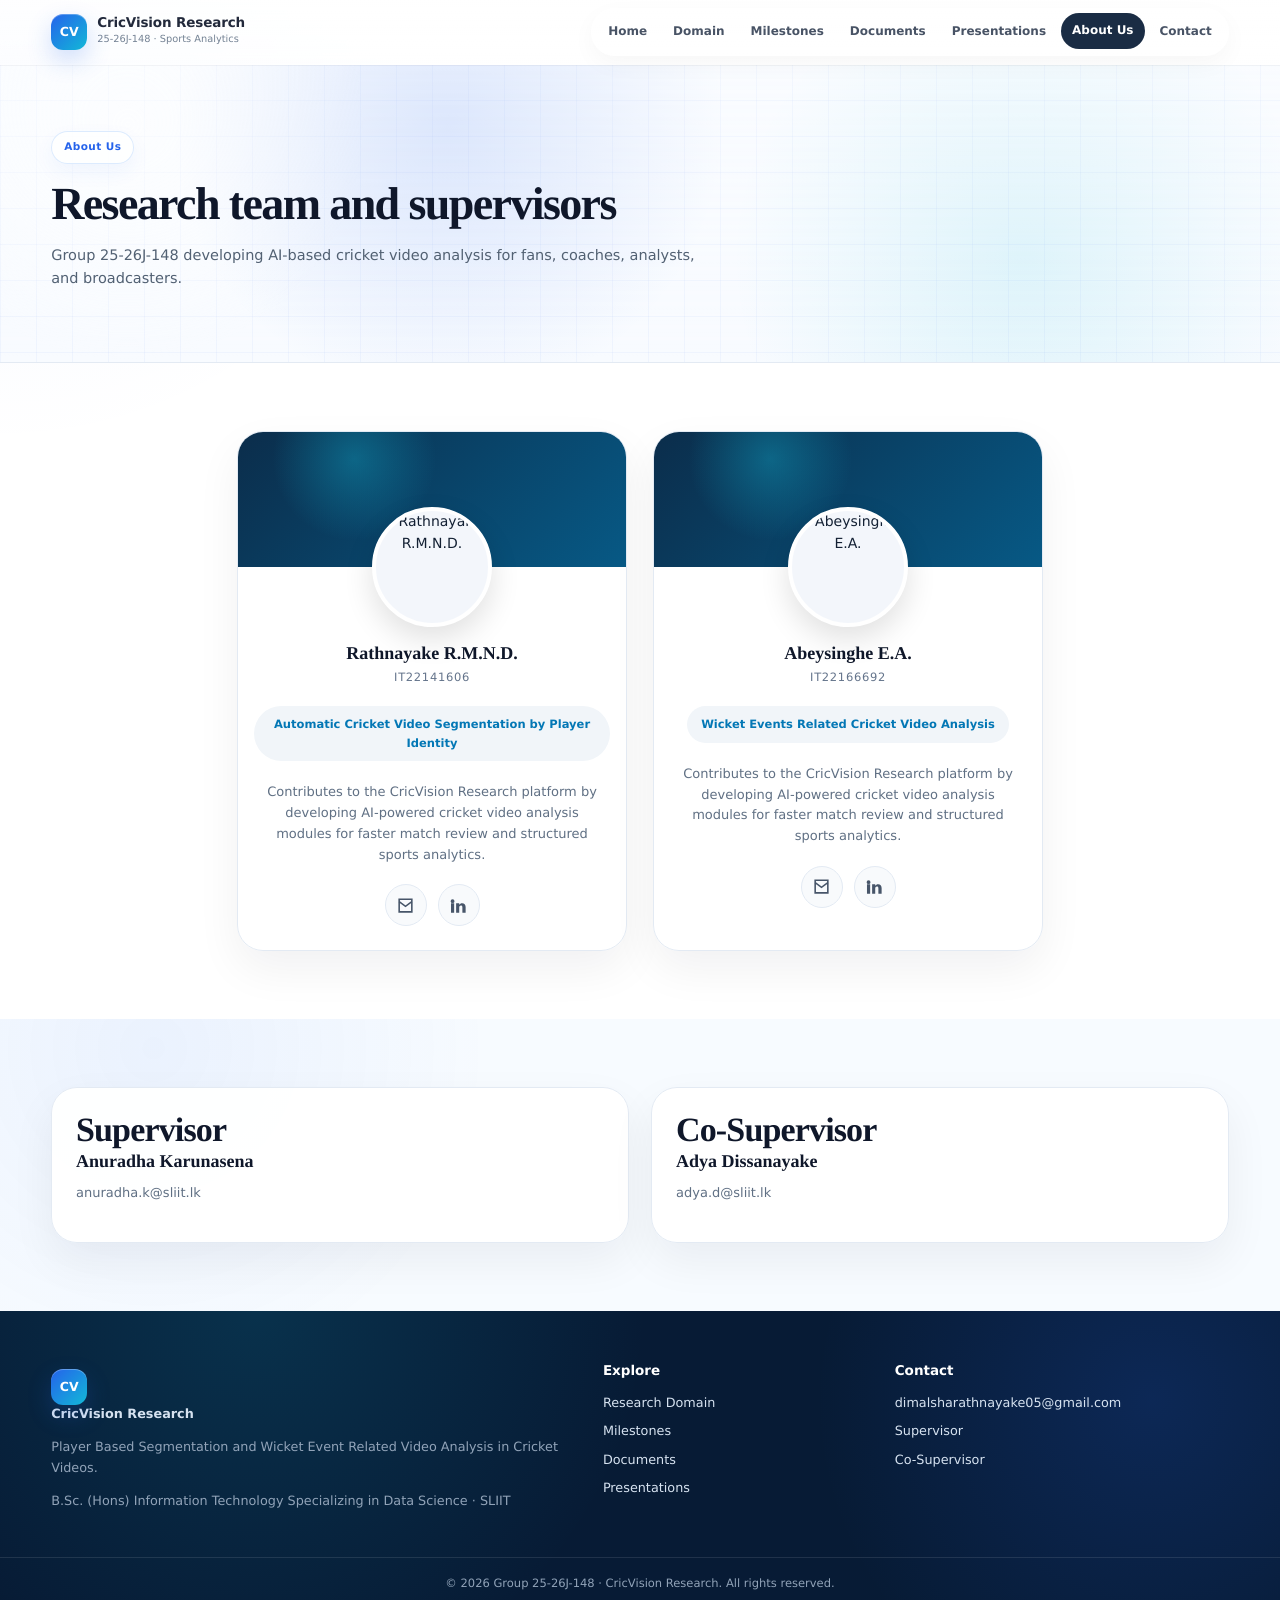
==== commit 20929a2a: "Update about.html" ====
--- a/cricvision-research-website/about.html
+++ b/cricvision-research-website/about.html
@@ -12,7 +12,10 @@
     <div class="container nav-shell">
       <a href="index.html" class="brand" aria-label="CricVision Research home">
         <span class="brand-mark">CV</span>
-        <span><strong>CricVision Research</strong><small>25-26J-148 · Sports Analytics</small></span>
+        <span>
+          <strong>CricVision Research</strong>
+          <small>25-26J-148 · Sports Analytics</small>
+        </span>
       </a>
       <button class="nav-toggle" aria-label="Open navigation" aria-expanded="false">
         <span></span><span></span><span></span>
@@ -23,7 +26,7 @@
         <a href="milestones.html">Milestones</a>
         <a href="documents.html">Documents</a>
         <a href="presentations.html">Presentations</a>
-        <a href="about.html">About Us</a>
+        <a href="about.html" class="active">About Us</a>
         <a href="contact.html">Contact</a>
       </nav>
     </div>
@@ -42,23 +45,27 @@
       <div class="container team-grid">
         <article class="team-card reveal">
           <div class="team-cover"></div>
+
           <div class="member-photo">
             <img src="assets/images/team/dimalsha.jpg" alt="Rathnayake R.M.N.D." />
           </div>
+
           <h3>Rathnayake R.M.N.D.</h3>
           <p class="student-id">IT22141606</p>
           <span class="role-pill">Automatic Cricket Video Segmentation by Player Identity</span>
-          <p class="team-text">Contributes to the CricVision Research platform by developing AI-powered cricket video analysis modules for faster match review and structured sports analytics.</p>
+          <p class="team-text">
+            Contributes to the CricVision Research platform by developing AI-powered cricket video analysis modules for faster match review and structured sports analytics.
+          </p>
           <div class="socials">
             <a href="mailto:dimalsharathnayake05@gmail.com" aria-label="Email Rathnayake R.M.N.D.">
               <svg viewBox="0 0 24 24" fill="none" stroke="currentColor" stroke-width="2">
-                <path d="M4 4h16v16H4z"/>
-                <path d="m4 7 8 6 8-6"/>
+                <path d="M4 4h16v16H4z"></path>
+                <path d="m4 7 8 6 8-6"></path>
               </svg>
             </a>
             <a href="https://www.linkedin.com/in/dimalsha-rathnayake-b81723345" target="_blank" rel="noopener" aria-label="LinkedIn Rathnayake R.M.N.D.">
               <svg viewBox="0 0 24 24" fill="currentColor">
-                <path d="M6.94 6.5A2.44 2.44 0 1 1 2.06 6.5a2.44 2.44 0 0 1 4.88 0ZM6.5 9H2.5v12h4V9Zm6.4 0H9v12h3.9v-6.3c0-1.7.8-2.7 2.2-2.7 1.2 0 1.8.8 1.8 2.5V21H21v-7.1C21 10.6 19.3 9 16.7 9c-1.8 0-3 .8-3.8 1.9V9Z"/>
+                <path d="M6.94 6.5A2.44 2.44 0 1 1 2.06 6.5a2.44 2.44 0 0 1 4.88 0ZM6.5 9H2.5v12h4V9Zm6.4 0H9v12h3.9v-6.3c0-1.7.8-2.7 2.2-2.7 1.2 0 1.8.8 1.8 2.5V21H21v-7.1C21 10.6 19.3 9 16.7 9c-1.8 0-3 .8-3.8 1.9V9Z"></path>
               </svg>
             </a>
           </div>
@@ -66,23 +73,27 @@
 
         <article class="team-card reveal">
           <div class="team-cover"></div>
+
           <div class="member-photo">
             <img src="assets/images/team/esandi.jpg" alt="Abeysinghe E.A." />
           </div>
+
           <h3>Abeysinghe E.A.</h3>
           <p class="student-id">IT22166692</p>
           <span class="role-pill">Wicket Events Related Cricket Video Analysis</span>
-          <p class="team-text">Contributes to the CricVision Research platform by developing AI-powered cricket video analysis modules for faster match review and structured sports analytics.</p>
+          <p class="team-text">
+            Contributes to the CricVision Research platform by developing AI-powered cricket video analysis modules for faster match review and structured sports analytics.
+          </p>
           <div class="socials">
             <a href="mailto:dimalsharathnayake05@gmail.com" aria-label="Email Abeysinghe E.A.">
               <svg viewBox="0 0 24 24" fill="none" stroke="currentColor" stroke-width="2">
-                <path d="M4 4h16v16H4z"/>
-                <path d="m4 7 8 6 8-6"/>
+                <path d="M4 4h16v16H4z"></path>
+                <path d="m4 7 8 6 8-6"></path>
               </svg>
             </a>
             <a href="https://www.linkedin.com/in/esandi-abeysinghe/" target="_blank" rel="noopener" aria-label="LinkedIn Abeysinghe E.A.">
               <svg viewBox="0 0 24 24" fill="currentColor">
-                <path d="M6.94 6.5A2.44 2.44 0 1 1 2.06 6.5a2.44 2.44 0 0 1 4.88 0ZM6.5 9H2.5v12h4V9Zm6.4 0H9v12h3.9v-6.3c0-1.7.8-2.7 2.2-2.7 1.2 0 1.8.8 1.8 2.5V21H21v-7.1C21 10.6 19.3 9 16.7 9c-1.8 0-3 .8-3.8 1.9V9Z"/>
+                <path d="M6.94 6.5A2.44 2.44 0 1 1 2.06 6.5a2.44 2.44 0 0 1 4.88 0ZM6.5 9H2.5v12h4V9Zm6.4 0H9v12h3.9v-6.3c0-1.7.8-2.7 2.2-2.7 1.2 0 1.8.8 1.8 2.5V21H21v-7.1C21 10.6 19.3 9 16.7 9c-1.8 0-3 .8-3.8 1.9V9Z"></path>
               </svg>
             </a>
           </div>
@@ -109,7 +120,10 @@
   <footer class="footer">
     <div class="container footer-grid">
       <div>
-        <a class="footer-brand" href="index.html"><span class="brand-mark">CV</span><strong>CricVision Research</strong></a>
+        <a class="footer-brand" href="index.html">
+          <span class="brand-mark">CV</span>
+          <strong>CricVision Research</strong>
+        </a>
         <p>Player Based Segmentation and Wicket Event Related Video Analysis in Cricket Videos.</p>
         <p class="muted">B.Sc. (Hons) Information Technology Specializing in Data Science · SLIIT</p>
       </div>
--- a/cricvision-research-website/css/style.css
+++ b/cricvision-research-website/css/style.css
@@ -1644,3 +1644,24 @@
     transform: none;
   }
 }
+
+
+.member-photo {
+  width: 120px;
+  height: 120px;
+  margin: -60px auto 16px;
+  border-radius: 50%;
+  overflow: hidden;
+  border: 4px solid #fff;
+  box-shadow: 0 12px 30px rgba(0, 0, 0, 0.12);
+  background: #f3f6fb;
+  position: relative;
+  z-index: 2;
+}
+
+.member-photo img {
+  width: 100%;
+  height: 100%;
+  object-fit: cover;
+  display: block;
+}
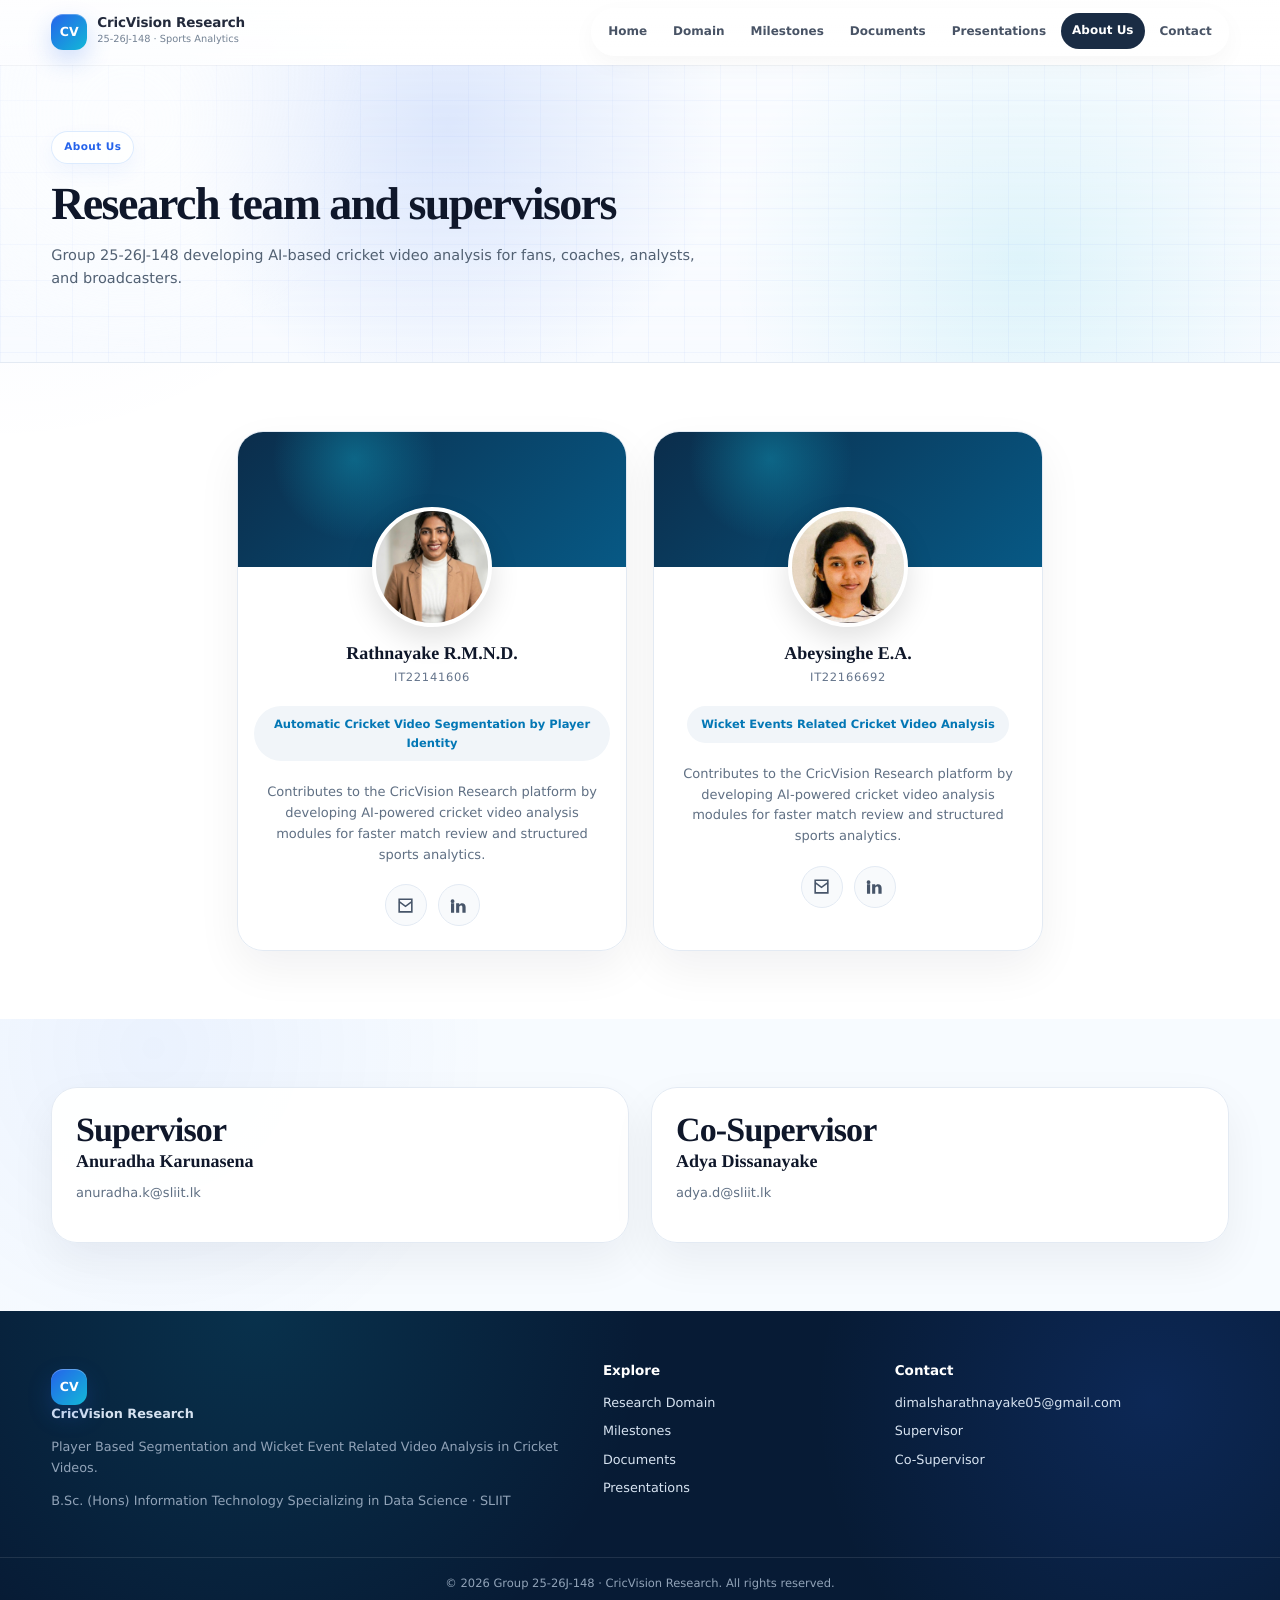
==== commit 5b4edc50: "Update about.html" ====
--- a/cricvision-research-website/about.html
+++ b/cricvision-research-website/about.html
@@ -47,7 +47,7 @@
           <div class="team-cover"></div>
 
           <div class="member-photo">
-            <img src="assets/images/team/dimalsha.jpg" alt="Rathnayake R.M.N.D." />
+            <img src="assets/images/team/dimalsha.jpeg" alt="Rathnayake R.M.N.D." />
           </div>
 
           <h3>Rathnayake R.M.N.D.</h3>
@@ -75,7 +75,7 @@
           <div class="team-cover"></div>
 
           <div class="member-photo">
-            <img src="assets/images/team/esandi.jpg" alt="Abeysinghe E.A." />
+            <img src="assets/images/team/esandi.png" alt="Abeysinghe E.A." />
           </div>
 
           <h3>Abeysinghe E.A.</h3>
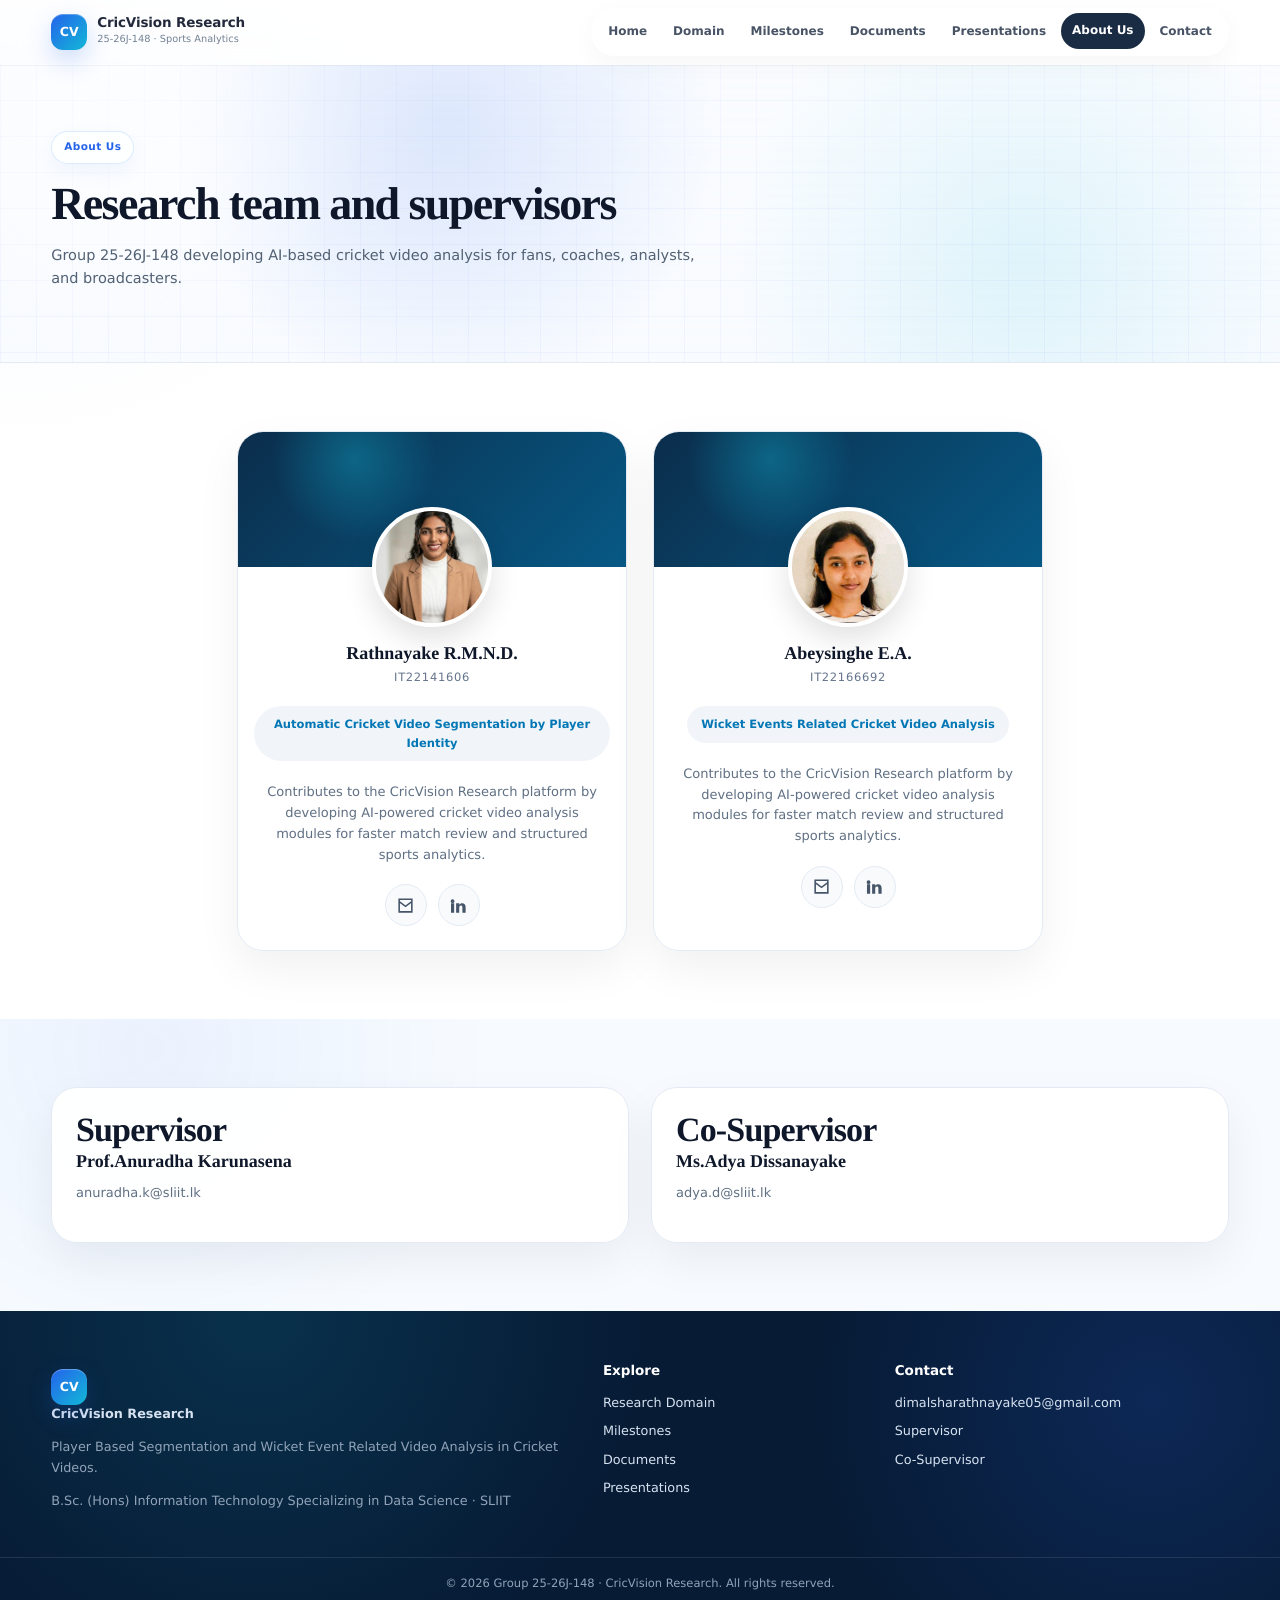
==== commit 138e137b: "Update about.html" ====
--- a/cricvision-research-website/about.html
+++ b/cricvision-research-website/about.html
@@ -105,12 +105,12 @@
       <div class="container two-col">
         <article class="content-card reveal">
           <h2>Supervisor</h2>
-          <h3>Anuradha Karunasena</h3>
+          <h3>Prof.Anuradha Karunasena</h3>
           <p><a href="mailto:anuradha.k@sliit.lk">anuradha.k@sliit.lk</a></p>
         </article>
         <article class="content-card reveal">
           <h2>Co-Supervisor</h2>
-          <h3>Adya Dissanayake</h3>
+          <h3>Ms.Adya Dissanayake</h3>
           <p><a href="mailto:adya.d@sliit.lk">adya.d@sliit.lk</a></p>
         </article>
       </div>
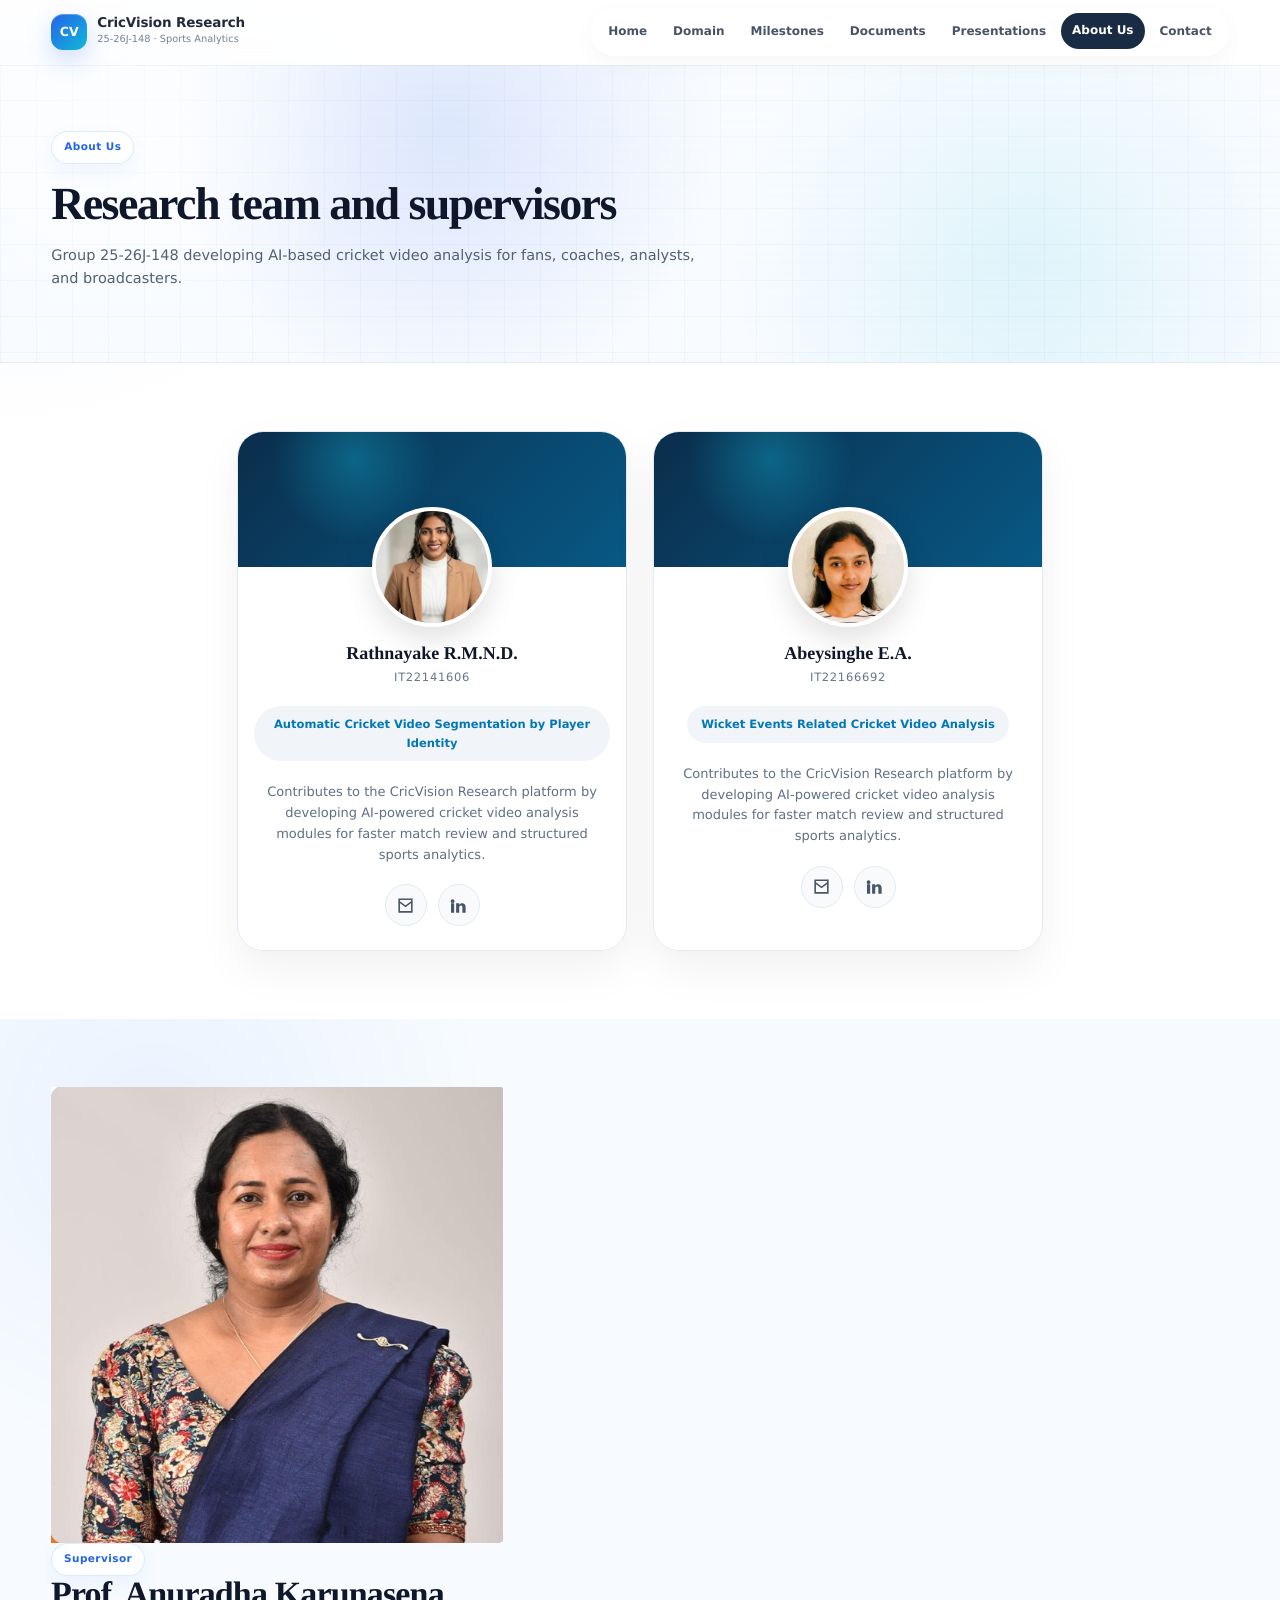
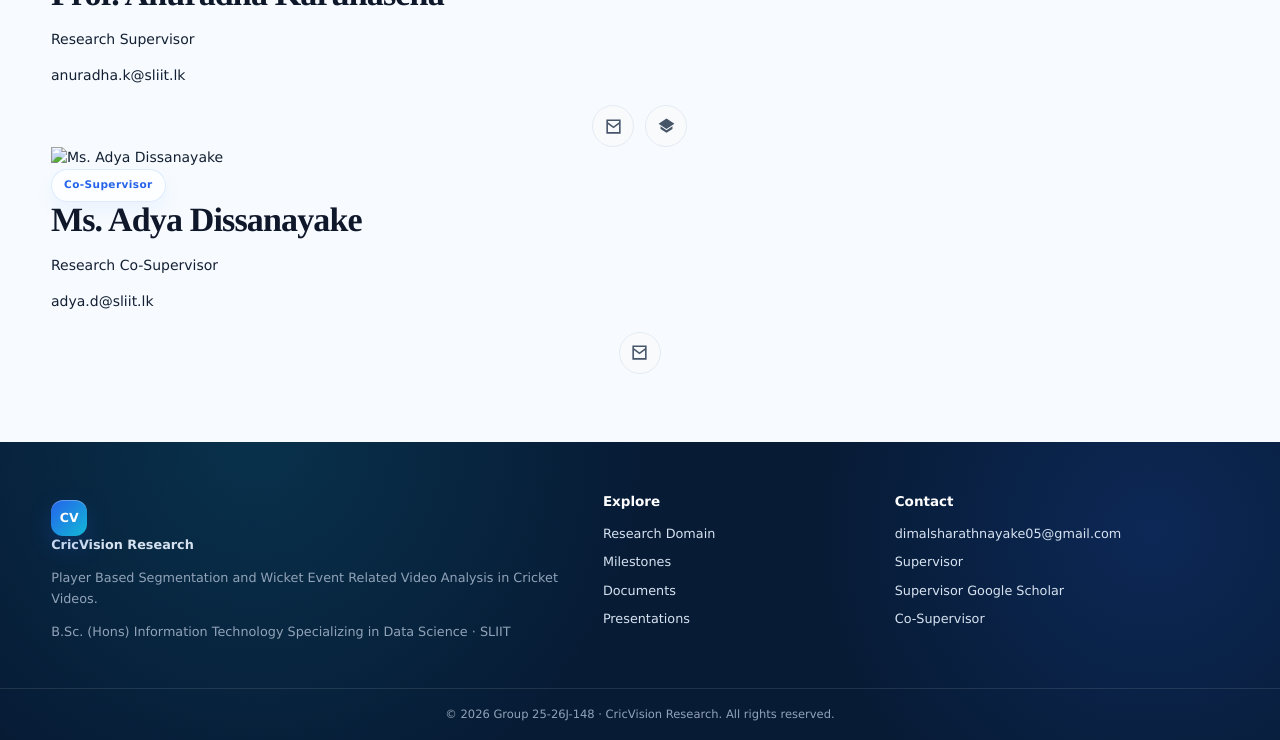
==== commit bb006dc9: "Update about.html" ====
--- a/cricvision-research-website/about.html
+++ b/cricvision-research-website/about.html
@@ -17,9 +17,11 @@
           <small>25-26J-148 · Sports Analytics</small>
         </span>
       </a>
+
       <button class="nav-toggle" aria-label="Open navigation" aria-expanded="false">
         <span></span><span></span><span></span>
       </button>
+
       <nav class="primary-nav" aria-label="Primary navigation">
         <a href="index.html">Home</a>
         <a href="domain.html">Domain</a>
@@ -53,9 +55,11 @@
           <h3>Rathnayake R.M.N.D.</h3>
           <p class="student-id">IT22141606</p>
           <span class="role-pill">Automatic Cricket Video Segmentation by Player Identity</span>
+
           <p class="team-text">
             Contributes to the CricVision Research platform by developing AI-powered cricket video analysis modules for faster match review and structured sports analytics.
           </p>
+
           <div class="socials">
             <a href="mailto:dimalsharathnayake05@gmail.com" aria-label="Email Rathnayake R.M.N.D.">
               <svg viewBox="0 0 24 24" fill="none" stroke="currentColor" stroke-width="2">
@@ -63,6 +67,7 @@
                 <path d="m4 7 8 6 8-6"></path>
               </svg>
             </a>
+
             <a href="https://www.linkedin.com/in/dimalsha-rathnayake-b81723345" target="_blank" rel="noopener" aria-label="LinkedIn Rathnayake R.M.N.D.">
               <svg viewBox="0 0 24 24" fill="currentColor">
                 <path d="M6.94 6.5A2.44 2.44 0 1 1 2.06 6.5a2.44 2.44 0 0 1 4.88 0ZM6.5 9H2.5v12h4V9Zm6.4 0H9v12h3.9v-6.3c0-1.7.8-2.7 2.2-2.7 1.2 0 1.8.8 1.8 2.5V21H21v-7.1C21 10.6 19.3 9 16.7 9c-1.8 0-3 .8-3.8 1.9V9Z"></path>
@@ -81,9 +86,11 @@
           <h3>Abeysinghe E.A.</h3>
           <p class="student-id">IT22166692</p>
           <span class="role-pill">Wicket Events Related Cricket Video Analysis</span>
+
           <p class="team-text">
             Contributes to the CricVision Research platform by developing AI-powered cricket video analysis modules for faster match review and structured sports analytics.
           </p>
+
           <div class="socials">
             <a href="mailto:dimalsharathnayake05@gmail.com" aria-label="Email Abeysinghe E.A.">
               <svg viewBox="0 0 24 24" fill="none" stroke="currentColor" stroke-width="2">
@@ -91,6 +98,7 @@
                 <path d="m4 7 8 6 8-6"></path>
               </svg>
             </a>
+
             <a href="https://www.linkedin.com/in/esandi-abeysinghe/" target="_blank" rel="noopener" aria-label="LinkedIn Abeysinghe E.A.">
               <svg viewBox="0 0 24 24" fill="currentColor">
                 <path d="M6.94 6.5A2.44 2.44 0 1 1 2.06 6.5a2.44 2.44 0 0 1 4.88 0ZM6.5 9H2.5v12h4V9Zm6.4 0H9v12h3.9v-6.3c0-1.7.8-2.7 2.2-2.7 1.2 0 1.8.8 1.8 2.5V21H21v-7.1C21 10.6 19.3 9 16.7 9c-1.8 0-3 .8-3.8 1.9V9Z"></path>
@@ -102,17 +110,64 @@
     </section>
 
     <section class="section section-alt">
-      <div class="container two-col">
-        <article class="content-card reveal">
-          <h2>Supervisor</h2>
-          <h3>Prof.Anuradha Karunasena</h3>
-          <p><a href="mailto:anuradha.k@sliit.lk">anuradha.k@sliit.lk</a></p>
-        </article>
-        <article class="content-card reveal">
-          <h2>Co-Supervisor</h2>
-          <h3>Ms.Adya Dissanayake</h3>
-          <p><a href="mailto:adya.d@sliit.lk">adya.d@sliit.lk</a></p>
-        </article>
+      <div class="container supervisor-grid">
+
+        <article class="supervisor-card reveal">
+          <div class="supervisor-photo">
+            <img src="assets/images/team/anuradha.jpeg" alt="Prof. Anuradha Karunasena" />
+          </div>
+
+          <div class="supervisor-details">
+            <span class="section-kicker">Supervisor</span>
+            <h2>Prof. Anuradha Karunasena</h2>
+            <p class="supervisor-role">Research Supervisor</p>
+
+            <p class="supervisor-contact">
+              <a href="mailto:anuradha.k@sliit.lk">anuradha.k@sliit.lk</a>
+            </p>
+
+            <div class="socials supervisor-socials">
+              <a href="mailto:anuradha.k@sliit.lk" aria-label="Email Prof. Anuradha Karunasena">
+                <svg viewBox="0 0 24 24" fill="none" stroke="currentColor" stroke-width="2">
+                  <path d="M4 4h16v16H4z"></path>
+                  <path d="m4 7 8 6 8-6"></path>
+                </svg>
+              </a>
+
+              <a href="https://scholar.google.com/citations?user=8fdx1W0AAAAJ&hl=en&oi=ao" target="_blank" rel="noopener" aria-label="Google Scholar Prof. Anuradha Karunasena">
+                <svg viewBox="0 0 24 24" fill="currentColor">
+                  <path d="M12 2 2 8.5 12 15l10-6.5L12 2Zm0 14.7L4.5 11.8v3.3L12 20l7.5-4.9v-3.3L12 16.7Z"></path>
+                </svg>
+              </a>
+            </div>
+          </div>
+        </article>
+
+        <article class="supervisor-card reveal">
+          <div class="supervisor-photo">
+            <img src="assets/images/team/adya.jpeg" alt="Ms. Adya Dissanayake" />
+          </div>
+
+          <div class="supervisor-details">
+            <span class="section-kicker">Co-Supervisor</span>
+            <h2>Ms. Adya Dissanayake</h2>
+            <p class="supervisor-role">Research Co-Supervisor</p>
+
+            <p class="supervisor-contact">
+              <a href="mailto:adya.d@sliit.lk">adya.d@sliit.lk</a>
+            </p>
+
+            <div class="socials supervisor-socials">
+              <a href="mailto:adya.d@sliit.lk" aria-label="Email Ms. Adya Dissanayake">
+                <svg viewBox="0 0 24 24" fill="none" stroke="currentColor" stroke-width="2">
+                  <path d="M4 4h16v16H4z"></path>
+                  <path d="m4 7 8 6 8-6"></path>
+                </svg>
+              </a>
+            </div>
+          </div>
+        </article>
+
       </div>
     </section>
   </main>
@@ -124,9 +179,11 @@
           <span class="brand-mark">CV</span>
           <strong>CricVision Research</strong>
         </a>
+
         <p>Player Based Segmentation and Wicket Event Related Video Analysis in Cricket Videos.</p>
         <p class="muted">B.Sc. (Hons) Information Technology Specializing in Data Science · SLIIT</p>
       </div>
+
       <div>
         <h4>Explore</h4>
         <a href="domain.html">Research Domain</a>
@@ -134,14 +191,19 @@
         <a href="documents.html">Documents</a>
         <a href="presentations.html">Presentations</a>
       </div>
+
       <div>
         <h4>Contact</h4>
         <a href="mailto:dimalsharathnayake05@gmail.com">dimalsharathnayake05@gmail.com</a>
         <a href="mailto:anuradha.k@sliit.lk">Supervisor</a>
+        <a href="https://scholar.google.com/citations?user=8fdx1W0AAAAJ&hl=en&oi=ao" target="_blank" rel="noopener">Supervisor Google Scholar</a>
         <a href="mailto:adya.d@sliit.lk">Co-Supervisor</a>
       </div>
     </div>
-    <div class="footer-bottom">© <span id="year"></span> Group 25-26J-148 · CricVision Research. All rights reserved.</div>
+
+    <div class="footer-bottom">
+      © <span id="year"></span> Group 25-26J-148 · CricVision Research. All rights reserved.
+    </div>
   </footer>
 
   <script src="js/main.js"></script>
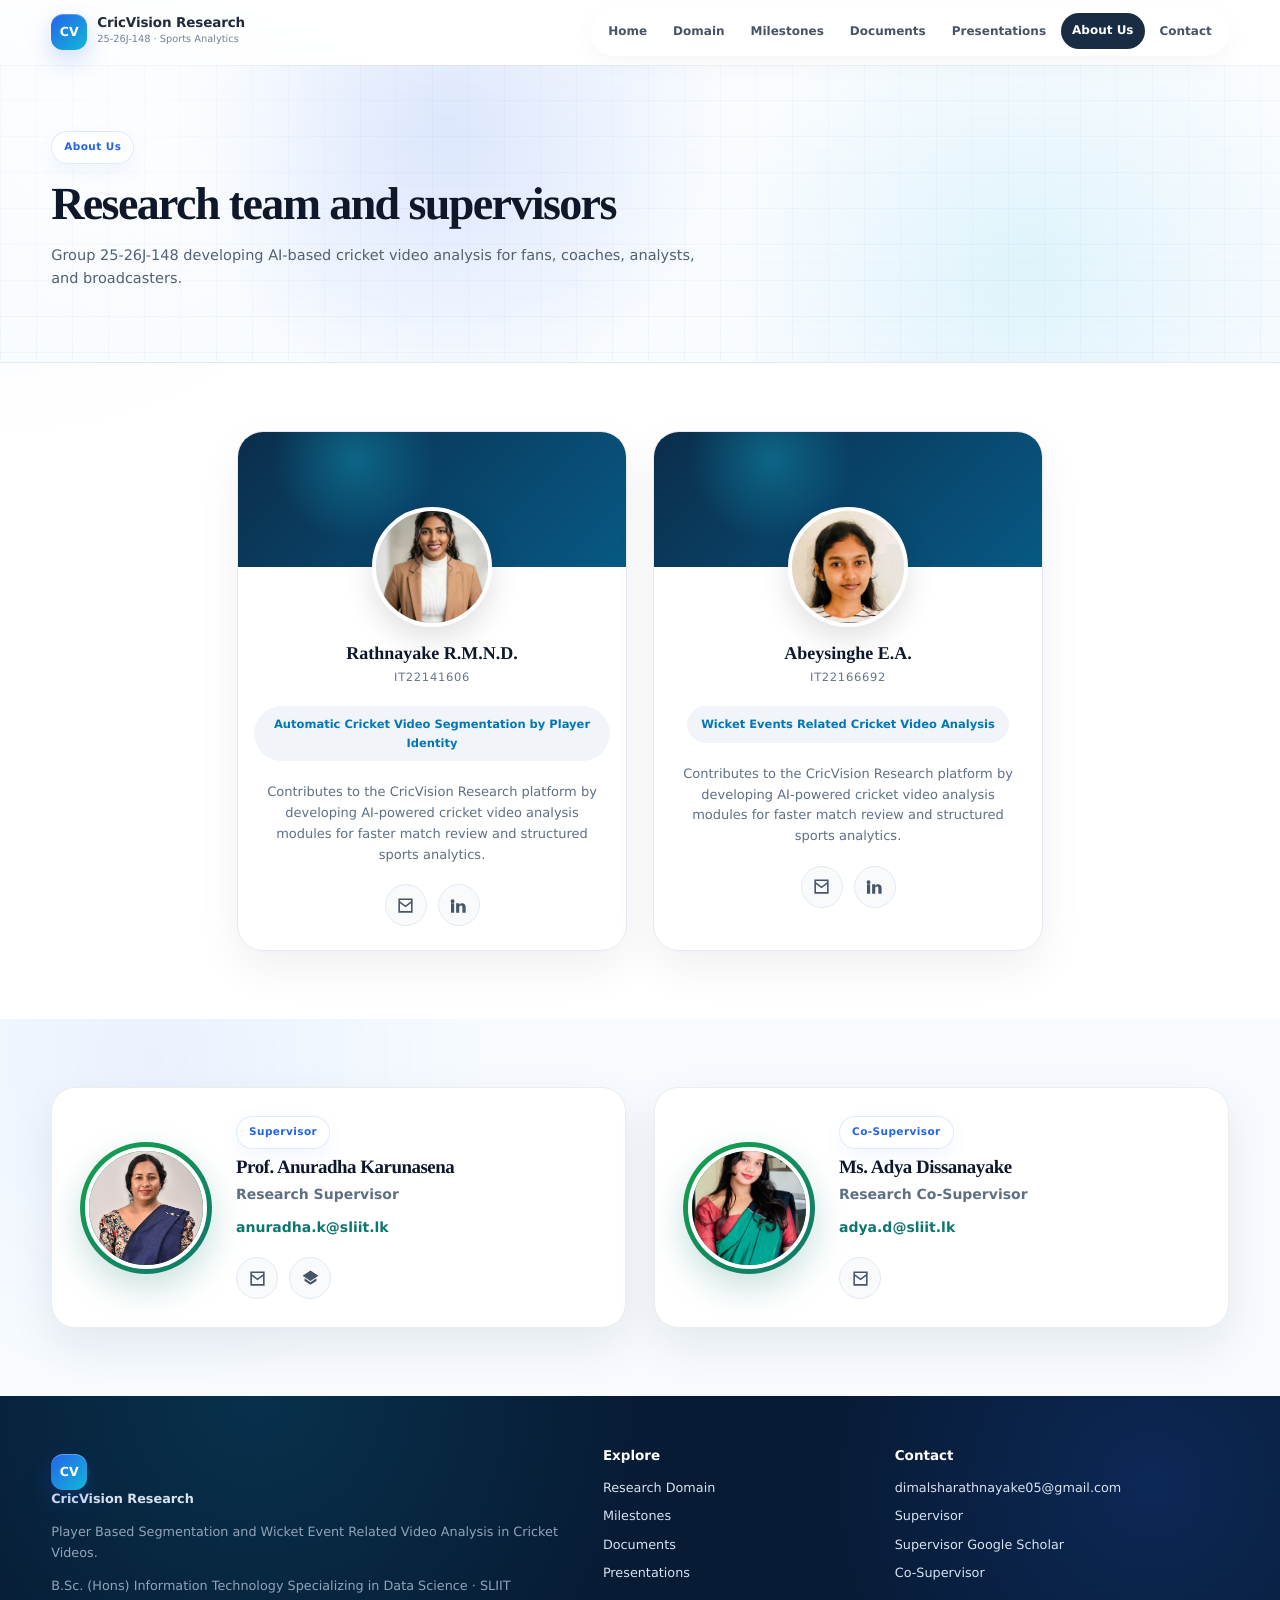
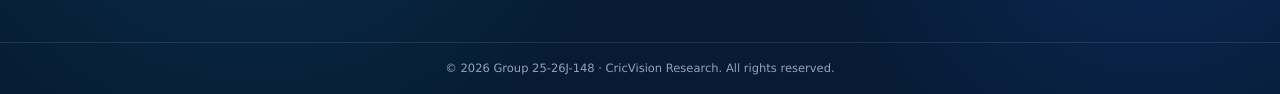
==== commit 4ba5013a: "Update about.html" ====
--- a/cricvision-research-website/about.html
+++ b/cricvision-research-website/about.html
@@ -145,7 +145,7 @@
 
         <article class="supervisor-card reveal">
           <div class="supervisor-photo">
-            <img src="assets/images/team/adya.jpeg" alt="Ms. Adya Dissanayake" />
+            <img src="assets/images/team/adya.jpg" alt="Ms. Adya Dissanayake" />
           </div>
 
           <div class="supervisor-details">
--- a/cricvision-research-website/css/style.css
+++ b/cricvision-research-website/css/style.css
@@ -1665,3 +1665,106 @@
   object-fit: cover;
   display: block;
 }
+
+/* Supervisor and Co-Supervisor Cards */
+
+.supervisor-grid {
+  display: grid;
+  grid-template-columns: repeat(2, minmax(0, 1fr));
+  gap: 28px;
+}
+
+.supervisor-card {
+  background: var(--card-bg, #ffffff);
+  border: 1px solid rgba(15, 23, 42, 0.08);
+  border-radius: 24px;
+  padding: 28px;
+  display: flex;
+  align-items: center;
+  gap: 24px;
+  box-shadow: 0 18px 45px rgba(15, 23, 42, 0.08);
+  transition: transform 0.3s ease, box-shadow 0.3s ease;
+}
+
+.supervisor-card:hover {
+  transform: translateY(-6px);
+  box-shadow: 0 24px 60px rgba(15, 23, 42, 0.12);
+}
+
+.supervisor-photo {
+  width: 132px;
+  height: 132px;
+  min-width: 132px;
+  border-radius: 50%;
+  padding: 5px;
+  background: linear-gradient(135deg, #16a34a, #0f766e);
+  box-shadow: 0 14px 35px rgba(15, 118, 110, 0.22);
+}
+
+.supervisor-photo img {
+  width: 100%;
+  height: 100%;
+  object-fit: cover;
+  object-position: center;
+  border-radius: 50%;
+  display: block;
+  border: 4px solid #ffffff;
+}
+
+.supervisor-details h2 {
+  margin: 8px 0 6px;
+  font-size: 1.35rem;
+  color: var(--text-dark, #0f172a);
+}
+
+.supervisor-role {
+  margin: 0 0 10px;
+  color: var(--muted, #64748b);
+  font-weight: 600;
+}
+
+.supervisor-contact {
+  margin: 0 0 16px;
+}
+
+.supervisor-contact a {
+  color: var(--primary, #0f766e);
+  text-decoration: none;
+  font-weight: 600;
+}
+
+.supervisor-contact a:hover {
+  text-decoration: underline;
+}
+
+.supervisor-socials {
+  justify-content: flex-start;
+}
+
+.supervisor-socials a {
+  width: 42px;
+  height: 42px;
+}
+
+@media (max-width: 900px) {
+  .supervisor-grid {
+    grid-template-columns: 1fr;
+  }
+}
+
+@media (max-width: 560px) {
+  .supervisor-card {
+    flex-direction: column;
+    text-align: center;
+  }
+
+  .supervisor-socials {
+    justify-content: center;
+  }
+
+  .supervisor-photo {
+    width: 120px;
+    height: 120px;
+    min-width: 120px;
+  }
+}
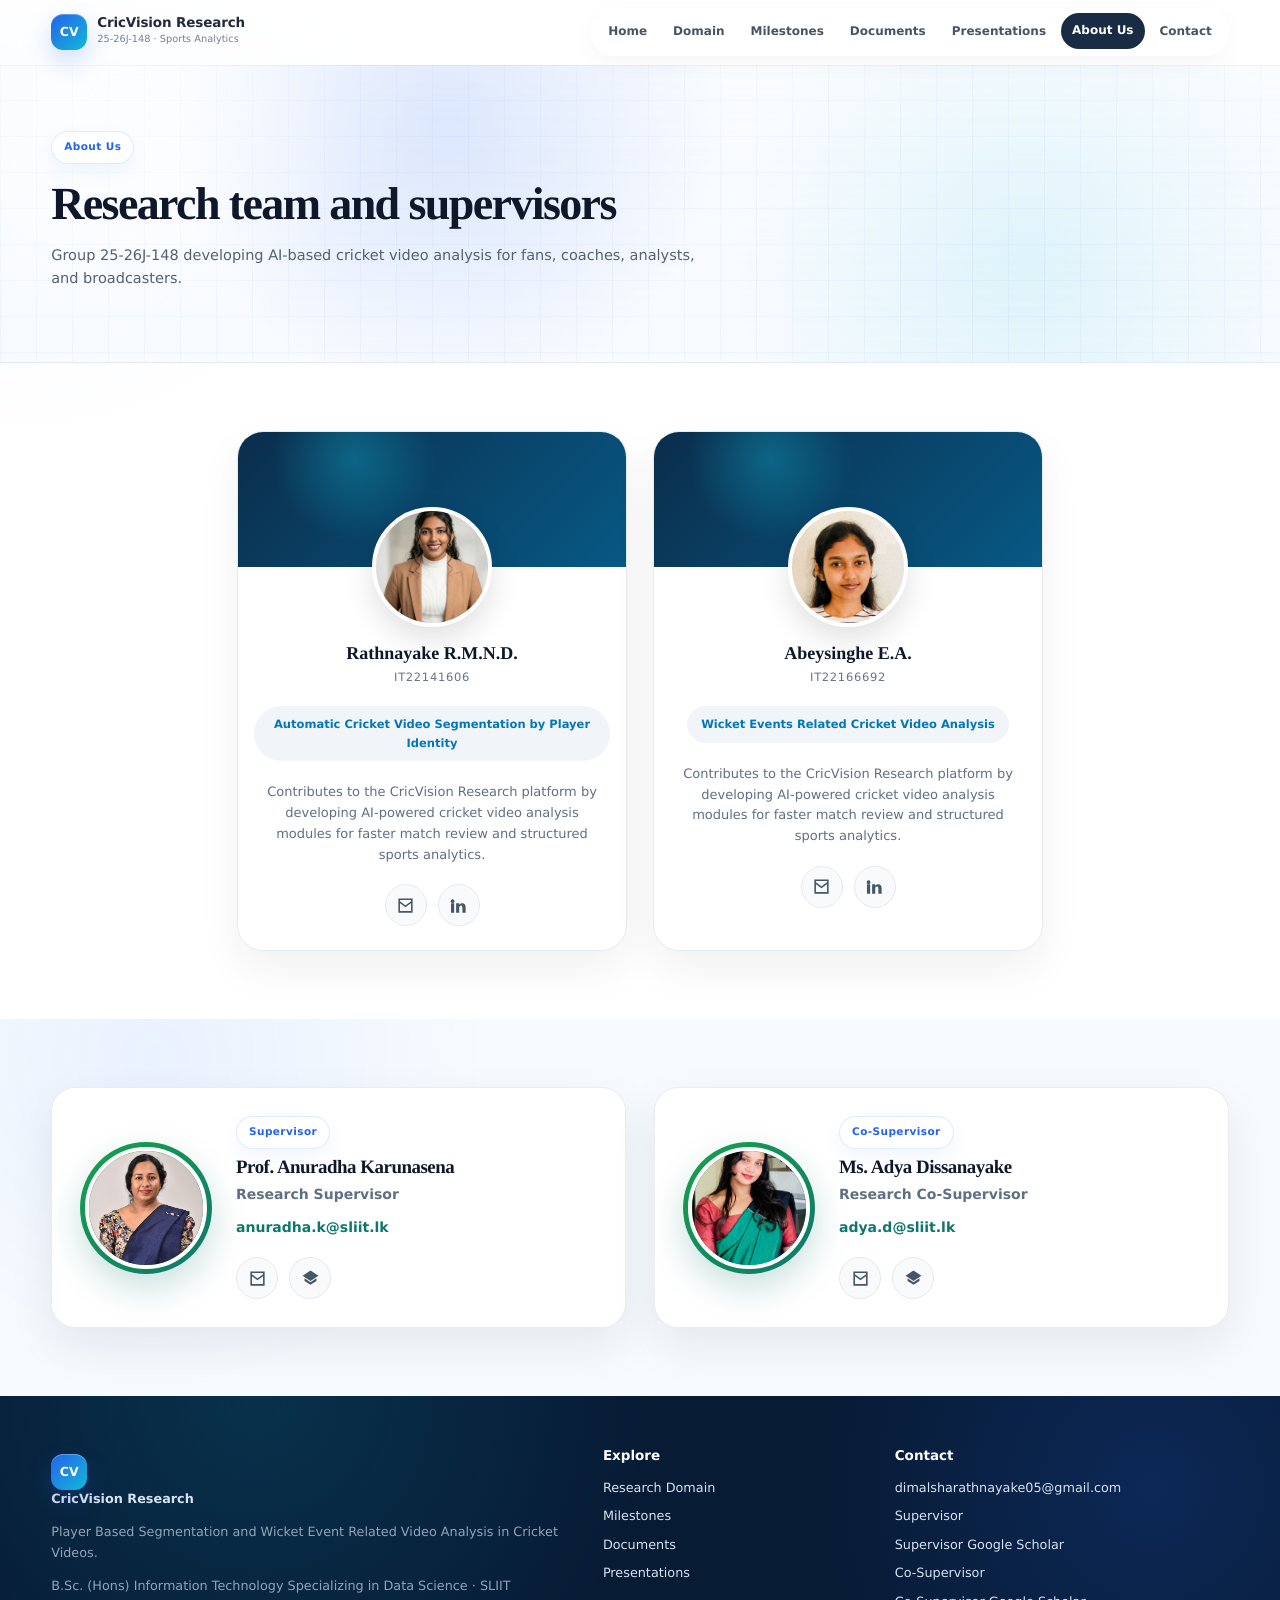
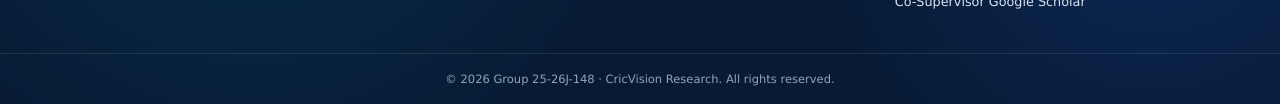
==== commit eee9d819: "Update about.html" ====
--- a/cricvision-research-website/about.html
+++ b/cricvision-research-website/about.html
@@ -164,6 +164,12 @@
                   <path d="m4 7 8 6 8-6"></path>
                 </svg>
               </a>
+
+              <a href="https://scholar.google.com/citations?user=zVLh-EIAAAAJ&hl=en&oi=ao" target="_blank" rel="noopener" aria-label="Google Scholar Ms. Adya Dissanayake">
+                <svg viewBox="0 0 24 24" fill="currentColor">
+                  <path d="M12 2 2 8.5 12 15l10-6.5L12 2Zm0 14.7L4.5 11.8v3.3L12 20l7.5-4.9v-3.3L12 16.7Z"></path>
+                </svg>
+              </a>
             </div>
           </div>
         </article>
@@ -198,6 +204,7 @@
         <a href="mailto:anuradha.k@sliit.lk">Supervisor</a>
         <a href="https://scholar.google.com/citations?user=8fdx1W0AAAAJ&hl=en&oi=ao" target="_blank" rel="noopener">Supervisor Google Scholar</a>
         <a href="mailto:adya.d@sliit.lk">Co-Supervisor</a>
+        <a href="https://scholar.google.com/citations?user=zVLh-EIAAAAJ&hl=en&oi=ao" target="_blank" rel="noopener">Co-Supervisor Google Scholar</a>
       </div>
     </div>
 
